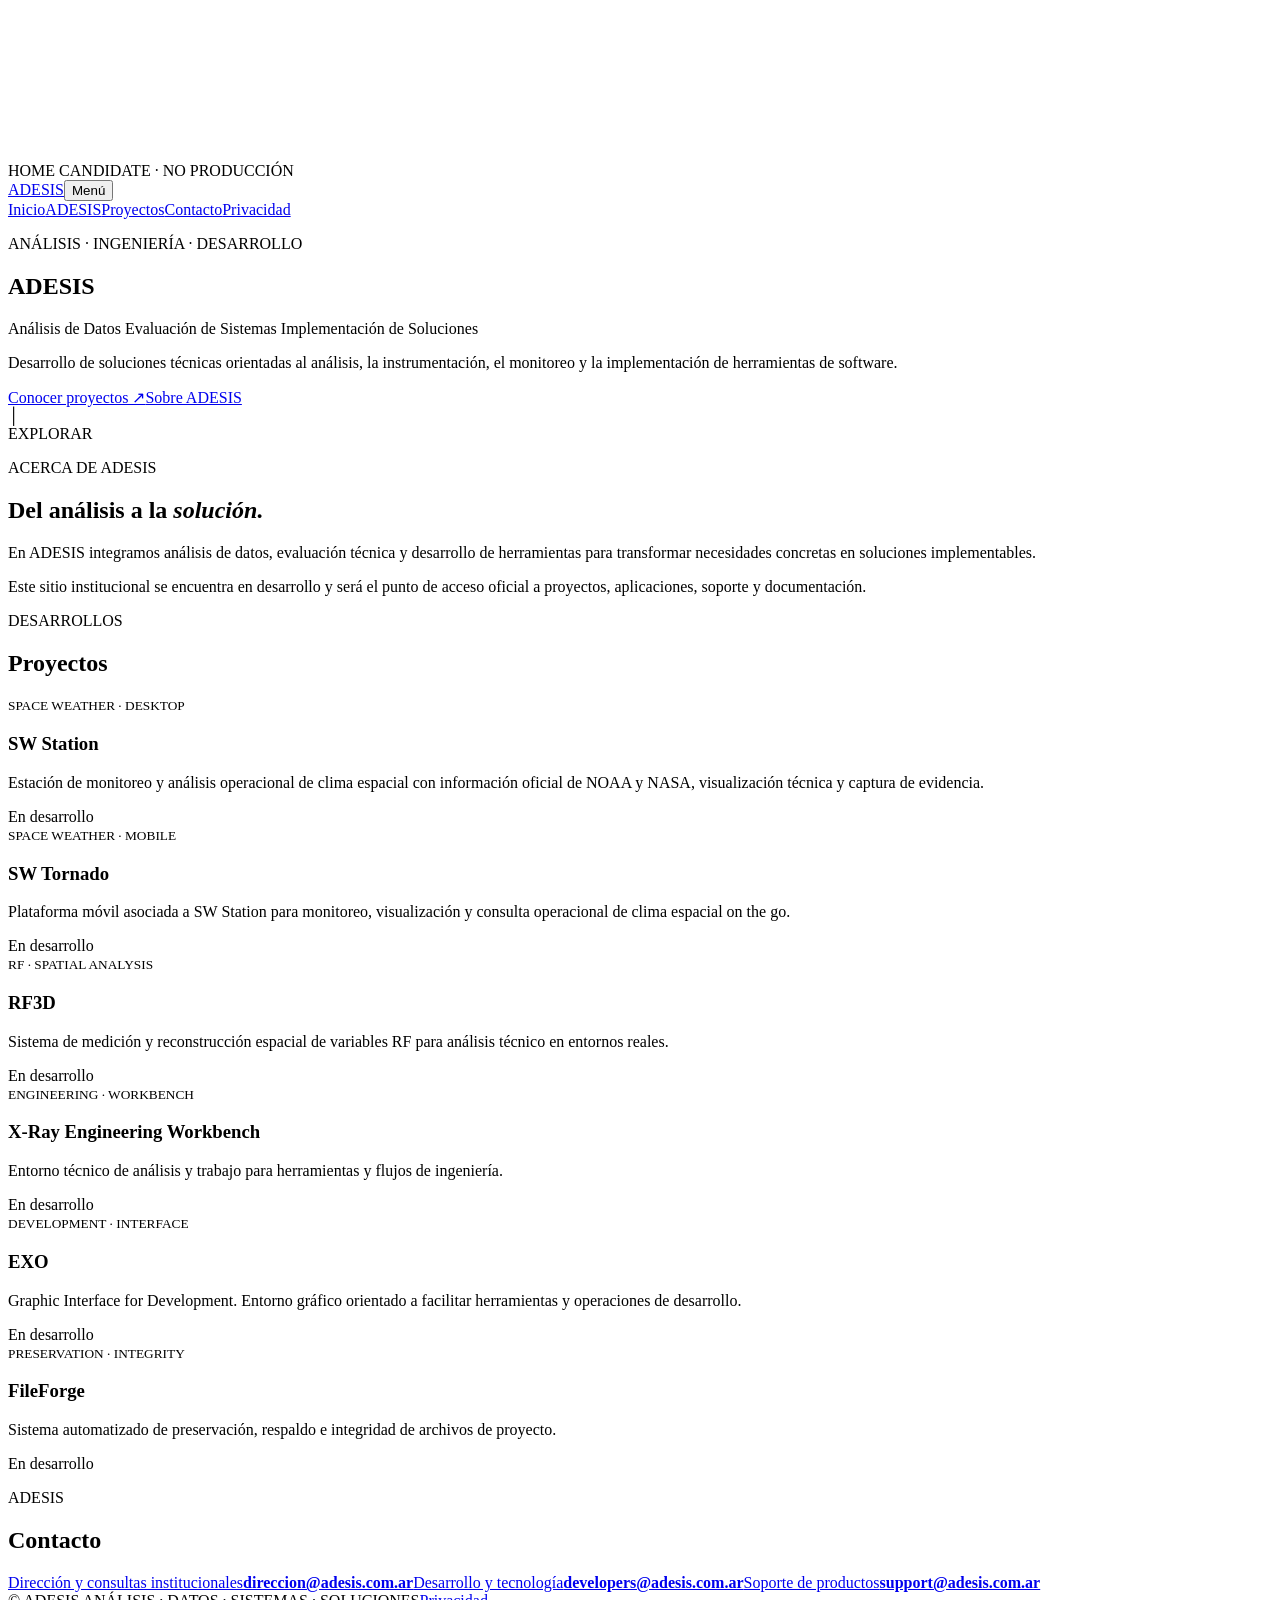
==== candidate/index.html @ 12e825ed "Add ADESIS candidate home shell" ====
<!doctype html><html lang="es"><head><meta charset="utf-8"><meta name="viewport" content="width=device-width,initial-scale=1"><meta name="robots" content="noindex,nofollow"><meta name="theme-color" content="#020711"><title>ADESIS · Home Candidate</title><link rel="stylesheet" href="styles.css"><script src="main.js" defer></script></head><body><canvas id="particles" aria-hidden="true"></canvas><div class="glow"></div><div class="candidate">HOME CANDIDATE · NO PRODUCCIÓN</div><header><div class="wrap nav"><a class="brand" href="#inicio">ADESIS</a><button class="toggle">Menú</button><nav><a href="#inicio">Inicio</a><a href="#estudio">ADESIS</a><a href="#proyectos">Proyectos</a><a href="#contacto">Contacto</a><a href="../privacy.html">Privacidad</a></nav></div></header><main><section id="inicio" class="hero"><div class="wrap hero-copy reveal"><p class="eyebrow">ANÁLISIS · INGENIERÍA · DESARROLLO</p><h1>ADESIS</h1><p class="tagline">Análisis de Datos <i></i> Evaluación de Sistemas <i></i> Implementación de Soluciones</p><p class="lead">Desarrollo de soluciones técnicas orientadas al análisis, la instrumentación, el monitoreo y la implementación de herramientas de software.</p><div class="actions"><a class="btn primary" href="#proyectos">Conocer proyectos ↗</a><a class="btn ghost" href="#estudio">Sobre ADESIS</a></div></div><div class="scroll">│<br>EXPLORAR</div></section><section id="estudio" class="section band"><div class="wrap narrow reveal"><p class="eyebrow">ACERCA DE ADESIS</p><h2>Del análisis a la <em>solución.</em></h2><p class="big">En ADESIS integramos análisis de datos, evaluación técnica y desarrollo de herramientas para transformar necesidades concretas en soluciones implementables.</p><p class="muted">Este sitio institucional se encuentra en desarrollo y será el punto de acceso oficial a proyectos, aplicaciones, soporte y documentación.</p></div></section><section id="proyectos" class="section"><div class="wrap"><p class="eyebrow reveal">DESARROLLOS</p><h2 class="reveal">Proyectos</h2><div class="cards">
<article class="card reveal"><small>SPACE WEATHER · DESKTOP</small><h3>SW Station</h3><p>Estación de monitoreo y análisis operacional de clima espacial con información oficial de NOAA y NASA, visualización técnica y captura de evidencia.</p><span>En desarrollo</span></article>
<article class="card reveal"><small>SPACE WEATHER · MOBILE</small><h3>SW Tornado</h3><p>Plataforma móvil asociada a SW Station para monitoreo, visualización y consulta operacional de clima espacial on the go.</p><span>En desarrollo</span></article>
<article class="card reveal"><small>RF · SPATIAL ANALYSIS</small><h3>RF3D</h3><p>Sistema de medición y reconstrucción espacial de variables RF para análisis técnico en entornos reales.</p><span>En desarrollo</span></article>
<article class="card reveal"><small>ENGINEERING · WORKBENCH</small><h3>X-Ray Engineering Workbench</h3><p>Entorno técnico de análisis y trabajo para herramientas y flujos de ingeniería.</p><span>En desarrollo</span></article>
<article class="card reveal"><small>DEVELOPMENT · INTERFACE</small><h3>EXO</h3><p>Graphic Interface for Development. Entorno gráfico orientado a facilitar herramientas y operaciones de desarrollo.</p><span>En desarrollo</span></article>
<article class="card reveal"><small>PRESERVATION · INTEGRITY</small><h3>FileForge</h3><p>Sistema automatizado de preservación, respaldo e integridad de archivos de proyecto.</p><span>En desarrollo</span></article></div></div></section><section id="contacto" class="section band"><div class="wrap narrow reveal"><p class="eyebrow">ADESIS</p><h2>Contacto</h2><div class="contacts"><a href="mailto:direccion@adesis.com.ar">Dirección y consultas institucionales<strong>direccion@adesis.com.ar</strong></a><a href="mailto:developers@adesis.com.ar">Desarrollo y tecnología<strong>developers@adesis.com.ar</strong></a><a href="mailto:support@adesis.com.ar">Soporte de productos<strong>support@adesis.com.ar</strong></a></div></div></section></main><footer><div class="wrap foot">© <span id="year"></span> ADESIS <span>ANÁLISIS · DATOS · SISTEMAS · SOLUCIONES</span><a href="../privacy.html">Privacidad</a></div></footer></body></html>
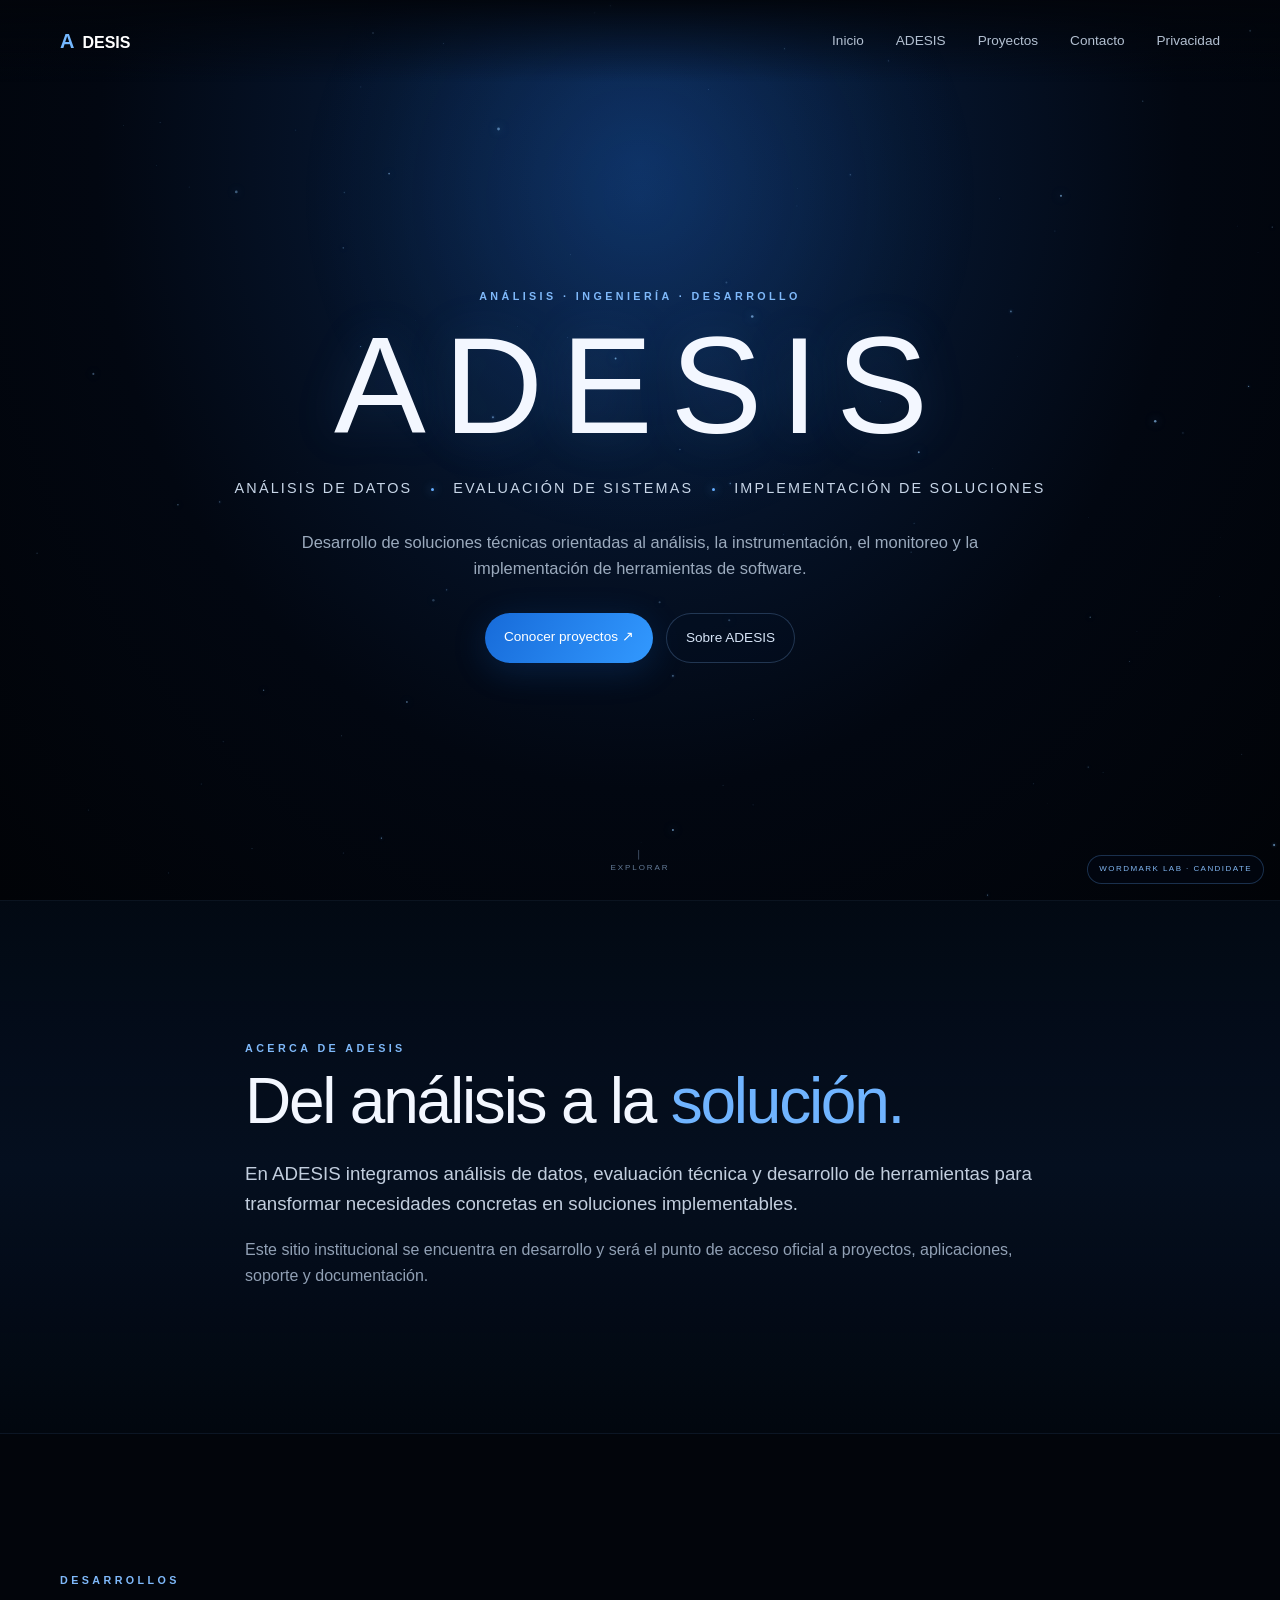
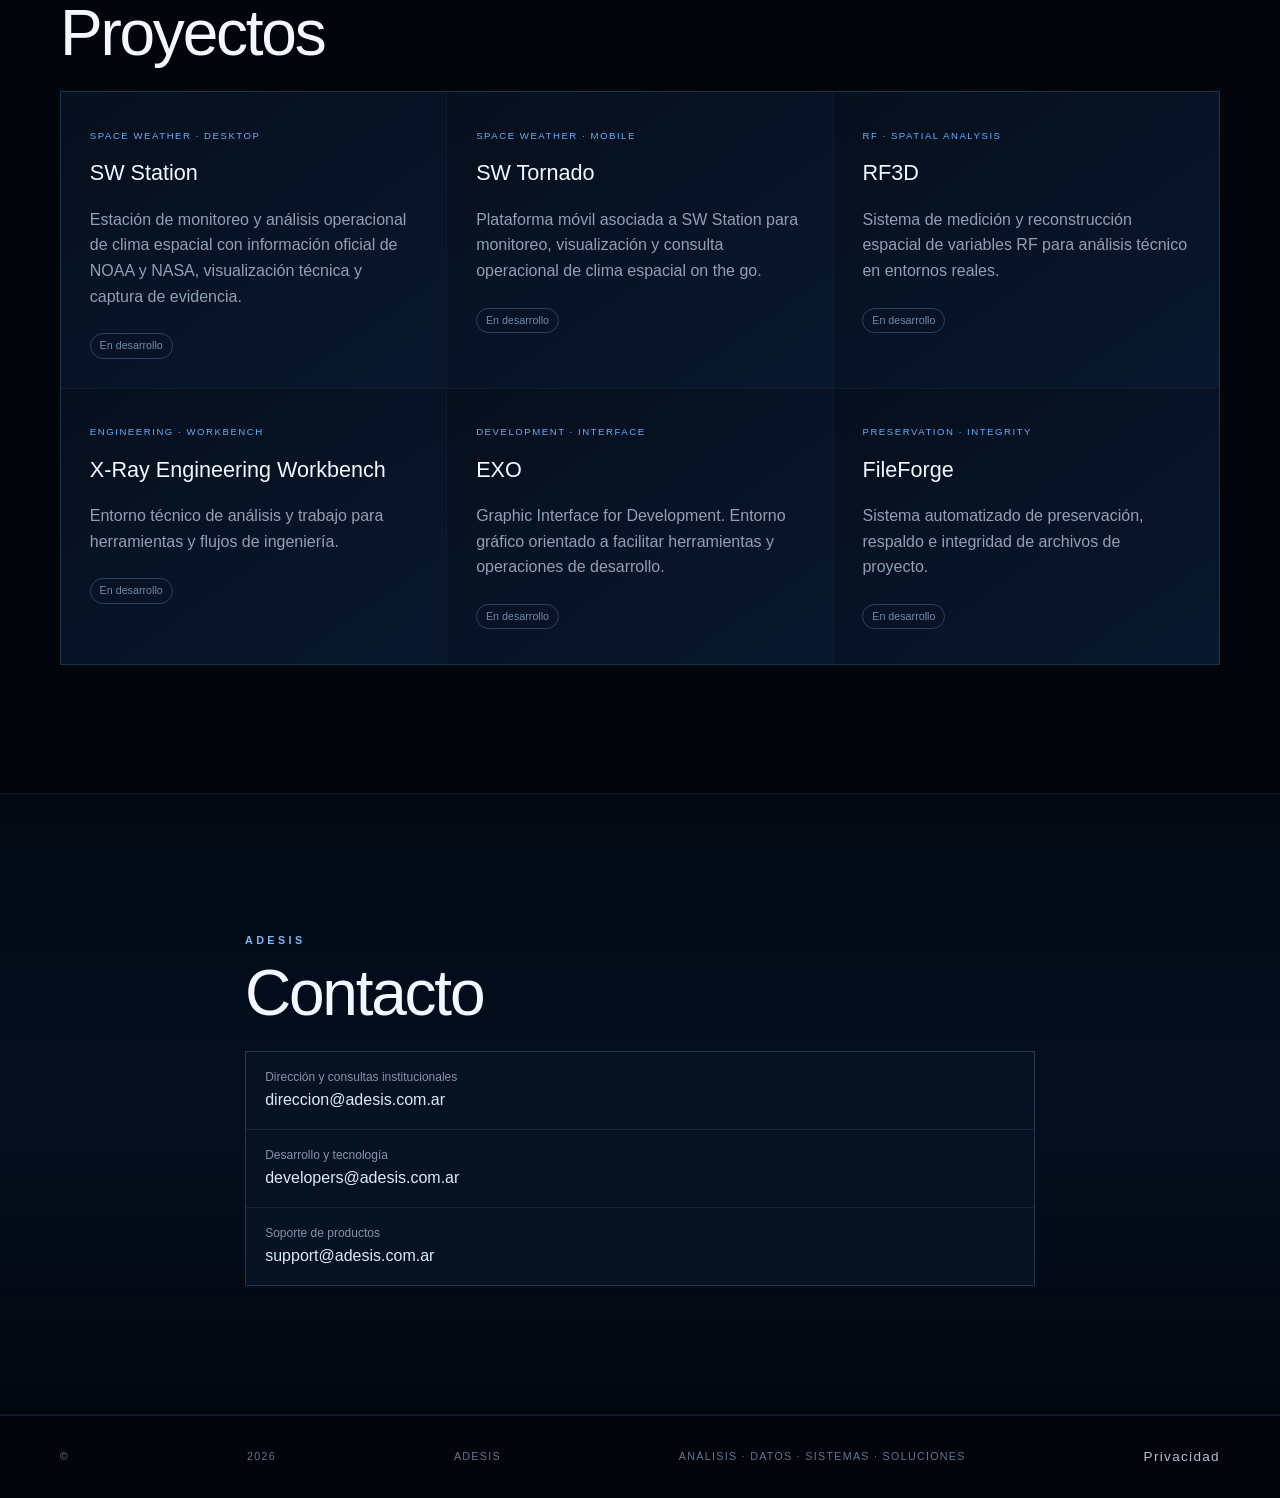
==== commit ae2543db: "Keep identity experiments isolated in candidate" ====
--- a/candidate/index.html
+++ b/candidate/index.html
@@ -1,4 +1,4 @@
-<!doctype html><html lang="es"><head><meta charset="utf-8"><meta name="viewport" content="width=device-width,initial-scale=1"><meta name="robots" content="noindex,nofollow"><meta name="theme-color" content="#020711"><title>ADESIS · Home Candidate</title><link rel="stylesheet" href="styles.css"><script src="main.js" defer></script></head><body><canvas id="particles" aria-hidden="true"></canvas><div class="glow"></div><div class="candidate">HOME CANDIDATE · NO PRODUCCIÓN</div><header><div class="wrap nav"><a class="brand" href="#inicio">ADESIS</a><button class="toggle">Menú</button><nav><a href="#inicio">Inicio</a><a href="#estudio">ADESIS</a><a href="#proyectos">Proyectos</a><a href="#contacto">Contacto</a><a href="../privacy.html">Privacidad</a></nav></div></header><main><section id="inicio" class="hero"><div class="wrap hero-copy reveal"><p class="eyebrow">ANÁLISIS · INGENIERÍA · DESARROLLO</p><h1>ADESIS</h1><p class="tagline">Análisis de Datos <i></i> Evaluación de Sistemas <i></i> Implementación de Soluciones</p><p class="lead">Desarrollo de soluciones técnicas orientadas al análisis, la instrumentación, el monitoreo y la implementación de herramientas de software.</p><div class="actions"><a class="btn primary" href="#proyectos">Conocer proyectos ↗</a><a class="btn ghost" href="#estudio">Sobre ADESIS</a></div></div><div class="scroll">│<br>EXPLORAR</div></section><section id="estudio" class="section band"><div class="wrap narrow reveal"><p class="eyebrow">ACERCA DE ADESIS</p><h2>Del análisis a la <em>solución.</em></h2><p class="big">En ADESIS integramos análisis de datos, evaluación técnica y desarrollo de herramientas para transformar necesidades concretas en soluciones implementables.</p><p class="muted">Este sitio institucional se encuentra en desarrollo y será el punto de acceso oficial a proyectos, aplicaciones, soporte y documentación.</p></div></section><section id="proyectos" class="section"><div class="wrap"><p class="eyebrow reveal">DESARROLLOS</p><h2 class="reveal">Proyectos</h2><div class="cards">
+<!doctype html><html lang="es"><head><meta charset="utf-8"><meta name="viewport" content="width=device-width,initial-scale=1"><meta name="robots" content="noindex,nofollow"><meta name="theme-color" content="#020711"><title>ADESIS · Identity Lab</title><link rel="stylesheet" href="styles.css"><script src="main.js" defer></script></head><body><canvas id="particles" aria-hidden="true"></canvas><div class="glow"></div><div class="candidate">WORDMARK LAB · CANDIDATE</div><header><div class="wrap nav"><a class="brand" href="#inicio">ADESIS</a><button class="toggle">Menú</button><nav><a href="#inicio">Inicio</a><a href="#estudio">ADESIS</a><a href="#proyectos">Proyectos</a><a href="#contacto">Contacto</a><a href="../privacy.html">Privacidad</a></nav></div></header><main><section id="inicio" class="hero"><div class="wrap hero-copy reveal"><p class="eyebrow">ANÁLISIS · INGENIERÍA · DESARROLLO</p><h1>ADESIS</h1><p class="tagline">Análisis de Datos <i></i> Evaluación de Sistemas <i></i> Implementación de Soluciones</p><p class="lead">Desarrollo de soluciones técnicas orientadas al análisis, la instrumentación, el monitoreo y la implementación de herramientas de software.</p><div class="actions"><a class="btn primary" href="#proyectos">Conocer proyectos ↗</a><a class="btn ghost" href="#estudio">Sobre ADESIS</a></div></div><div class="scroll">│<br>EXPLORAR</div></section><section id="estudio" class="section band"><div class="wrap narrow reveal"><p class="eyebrow">ACERCA DE ADESIS</p><h2>Del análisis a la <em>solución.</em></h2><p class="big">En ADESIS integramos análisis de datos, evaluación técnica y desarrollo de herramientas para transformar necesidades concretas en soluciones implementables.</p><p class="muted">Este sitio institucional se encuentra en desarrollo y será el punto de acceso oficial a proyectos, aplicaciones, soporte y documentación.</p></div></section><section id="proyectos" class="section"><div class="wrap"><p class="eyebrow reveal">DESARROLLOS</p><h2 class="reveal">Proyectos</h2><div class="cards">
 <article class="card reveal"><small>SPACE WEATHER · DESKTOP</small><h3>SW Station</h3><p>Estación de monitoreo y análisis operacional de clima espacial con información oficial de NOAA y NASA, visualización técnica y captura de evidencia.</p><span>En desarrollo</span></article>
 <article class="card reveal"><small>SPACE WEATHER · MOBILE</small><h3>SW Tornado</h3><p>Plataforma móvil asociada a SW Station para monitoreo, visualización y consulta operacional de clima espacial on the go.</p><span>En desarrollo</span></article>
 <article class="card reveal"><small>RF · SPATIAL ANALYSIS</small><h3>RF3D</h3><p>Sistema de medición y reconstrucción espacial de variables RF para análisis técnico en entornos reales.</p><span>En desarrollo</span></article>
--- a/candidate/styles.css
+++ b/candidate/styles.css
@@ -0,0 +1 @@
+:root{--bg:#02050b;--text:#f3f7ff;--muted:#91a0b5;--accent:#61adff;--line:#79b7ff22;--max:1160px}*{box-sizing:border-box}html{scroll-behavior:smooth}body{margin:0;background:#02050b;color:var(--text);font-family:"Roboto Flex","Helvetica Neue",Arial,sans-serif;line-height:1.6;overflow-x:hidden}body:before{content:"";position:fixed;inset:0;z-index:-3;background:radial-gradient(ellipse at 50% 18%,#0b2854 0,#06162f 28%,#020711 60%,#010307 100%)}#particles{position:fixed;inset:0;width:100%;height:100%;z-index:-1;pointer-events:none}.glow{position:fixed;z-index:-2;inset:-20%;pointer-events:none;background:radial-gradient(circle at 50% 30%,#2e8cff20,transparent 27%);animation:breathe 11s ease-in-out infinite alternate}.wrap{width:min(calc(100% - 2.5rem),var(--max));margin:auto}.narrow{max-width:790px}.candidate{position:fixed;z-index:50;right:16px;bottom:16px;padding:7px 11px;border:1px solid #60a9ff42;border-radius:999px;background:#020711cc;backdrop-filter:blur(12px);font-size:8px;letter-spacing:.18em;color:#80b5f0}header{position:fixed;z-index:30;inset:0 0 auto;background:linear-gradient(#02050bee,#02050b00)}.nav{height:82px;display:flex;align-items:center;justify-content:space-between}.brand{color:#fff;text-decoration:none;font-weight:650;letter-spacing:.18em}.brand:before{content:"A";color:#74b8ff;margin-right:8px}.brand{font-size:0}.brand:after{content:"DESIS";font-size:1rem}.brand:before{font-size:1.25rem}nav{display:flex;gap:2rem}nav a,footer a{color:#b3c0d1;text-decoration:none;font-size:.85rem;transition:.3s}nav a:hover{color:#fff;text-shadow:0 0 18px #65adff}.toggle{display:none}.hero{min-height:100svh;display:grid;place-items:center;position:relative;padding:90px 0 50px}.hero-copy{text-align:center;max-width:880px}.eyebrow{letter-spacing:.32em;color:#7fb9fa;font-size:.67rem;font-weight:650}h1{font-weight:300;letter-spacing:.13em;font-size:clamp(4rem,11vw,8.6rem);line-height:.9;margin:1.2rem 0 1.8rem;text-shadow:0 0 50px #57a7ff2b}.tagline{letter-spacing:.15em;text-transform:uppercase;font-size:clamp(.65rem,1.4vw,.9rem);color:#c8d6e8}.tagline i:after{content:"";display:inline-block;width:3px;height:3px;border-radius:50%;background:#65adff;margin:0 .8rem;vertical-align:middle;box-shadow:0 0 10px #65adff}.lead{max-width:680px;margin:1.8rem auto;color:#9baabd;font-size:1.03rem}.actions{display:flex;justify-content:center;gap:.8rem;margin-top:2rem}.btn{padding:.8rem 1.2rem;border-radius:999px;text-decoration:none;font-size:.85rem;transition:.35s}.primary{background:linear-gradient(120deg,#176bd9,#3299ff);color:#fff;box-shadow:0 8px 35px #1d7cf22e}.primary:hover{transform:translateY(-2px);box-shadow:0 12px 42px #1d7cf257}.ghost{border:1px solid #81b6f13f;color:#d6e4f6;background:#05112459}.scroll{position:absolute;bottom:25px;left:50%;transform:translateX(-50%);text-align:center;color:#647b97;font-size:8px;letter-spacing:.24em}.section{padding:clamp(5.5rem,10vw,9rem) 0}.band{background:linear-gradient(180deg,#040d1b8f,#07152aab,#0309138f);border-block:1px solid #72a9e714}h2{font-size:clamp(2.2rem,5vw,4.1rem);font-weight:380;letter-spacing:-.035em;line-height:1.05;margin:.6rem 0 1.5rem}h2 em{font-style:normal;color:#70b4ff}.big{font-size:1.17rem;color:#c2cede}.muted,.card p{color:var(--muted)}.cards{display:grid;grid-template-columns:repeat(3,1fr);gap:1px;background:var(--line);border:1px solid var(--line)}.card{position:relative;min-height:275px;padding:1.8rem;background:linear-gradient(145deg,#050e1cf2,#08182fe6);transition:.4s;overflow:hidden}.card:before{content:"";position:absolute;inset:0;background:radial-gradient(circle at 50% 0,#3f99ff1f,transparent 52%);opacity:0;transition:.4s}.card:hover{transform:translateY(-3px);z-index:2;box-shadow:0 18px 60px #0008}.card:hover:before{opacity:1}.card small{color:#67aefb;font-size:.6rem;letter-spacing:.16em}.card h3{font-size:1.35rem;font-weight:480;margin:.6rem 0}.card span{display:inline-block;margin-top:.5rem;padding:.2rem .55rem;border:1px solid #29415e;border-radius:999px;color:#718aa8;font-size:.67rem}.contacts{display:grid;gap:1px;background:var(--line);border:1px solid var(--line)}.contacts a{display:flex;flex-direction:column;padding:1rem 1.2rem;background:#051020e6;color:#8294aa;text-decoration:none;font-size:.75rem;transition:.3s}.contacts a:hover{background:#0b2343cc}.contacts strong{color:#dce9f8;font-size:1rem;font-weight:480}footer{border-top:1px solid var(--line);color:#64758c;font-size:.67rem;letter-spacing:.12em}.foot{min-height:82px;display:flex;justify-content:space-between;align-items:center}.reveal{opacity:0;transform:translateY(18px);transition:opacity .9s ease,transform .9s cubic-bezier(.2,.7,.2,1)}.reveal.visible{opacity:1;transform:none}@keyframes breathe{from{opacity:.6;transform:scale(.96)}to{opacity:1;transform:scale(1.04)}}@media(max-width:760px){.wrap{width:min(calc(100% - 1.5rem),var(--max))}.toggle{display:block;background:#071326aa;color:#d9e8f8;border:1px solid #29415e;border-radius:999px;padding:.45rem .8rem}nav{display:none;position:absolute;top:70px;left:.75rem;right:.75rem;flex-direction:column;padding:1rem;background:#050d1af2;border:1px solid var(--line);backdrop-filter:blur(18px)}nav.open{display:flex}h1{font-size:clamp(3.4rem,18vw,5.5rem);letter-spacing:.07em}.tagline{line-height:2}.actions{flex-direction:column;align-items:center}.cards{grid-template-columns:1fr}.card{min-height:220px}.foot{padding:1.2rem 0;min-height:0;flex-direction:column;align-items:flex-start;gap:.5rem}.candidate{right:9px;bottom:9px;font-size:7px}}@media(prefers-reduced-motion:reduce){html{scroll-behavior:auto}.glow{animation:none}.reveal{opacity:1;transform:none;transition:none}}
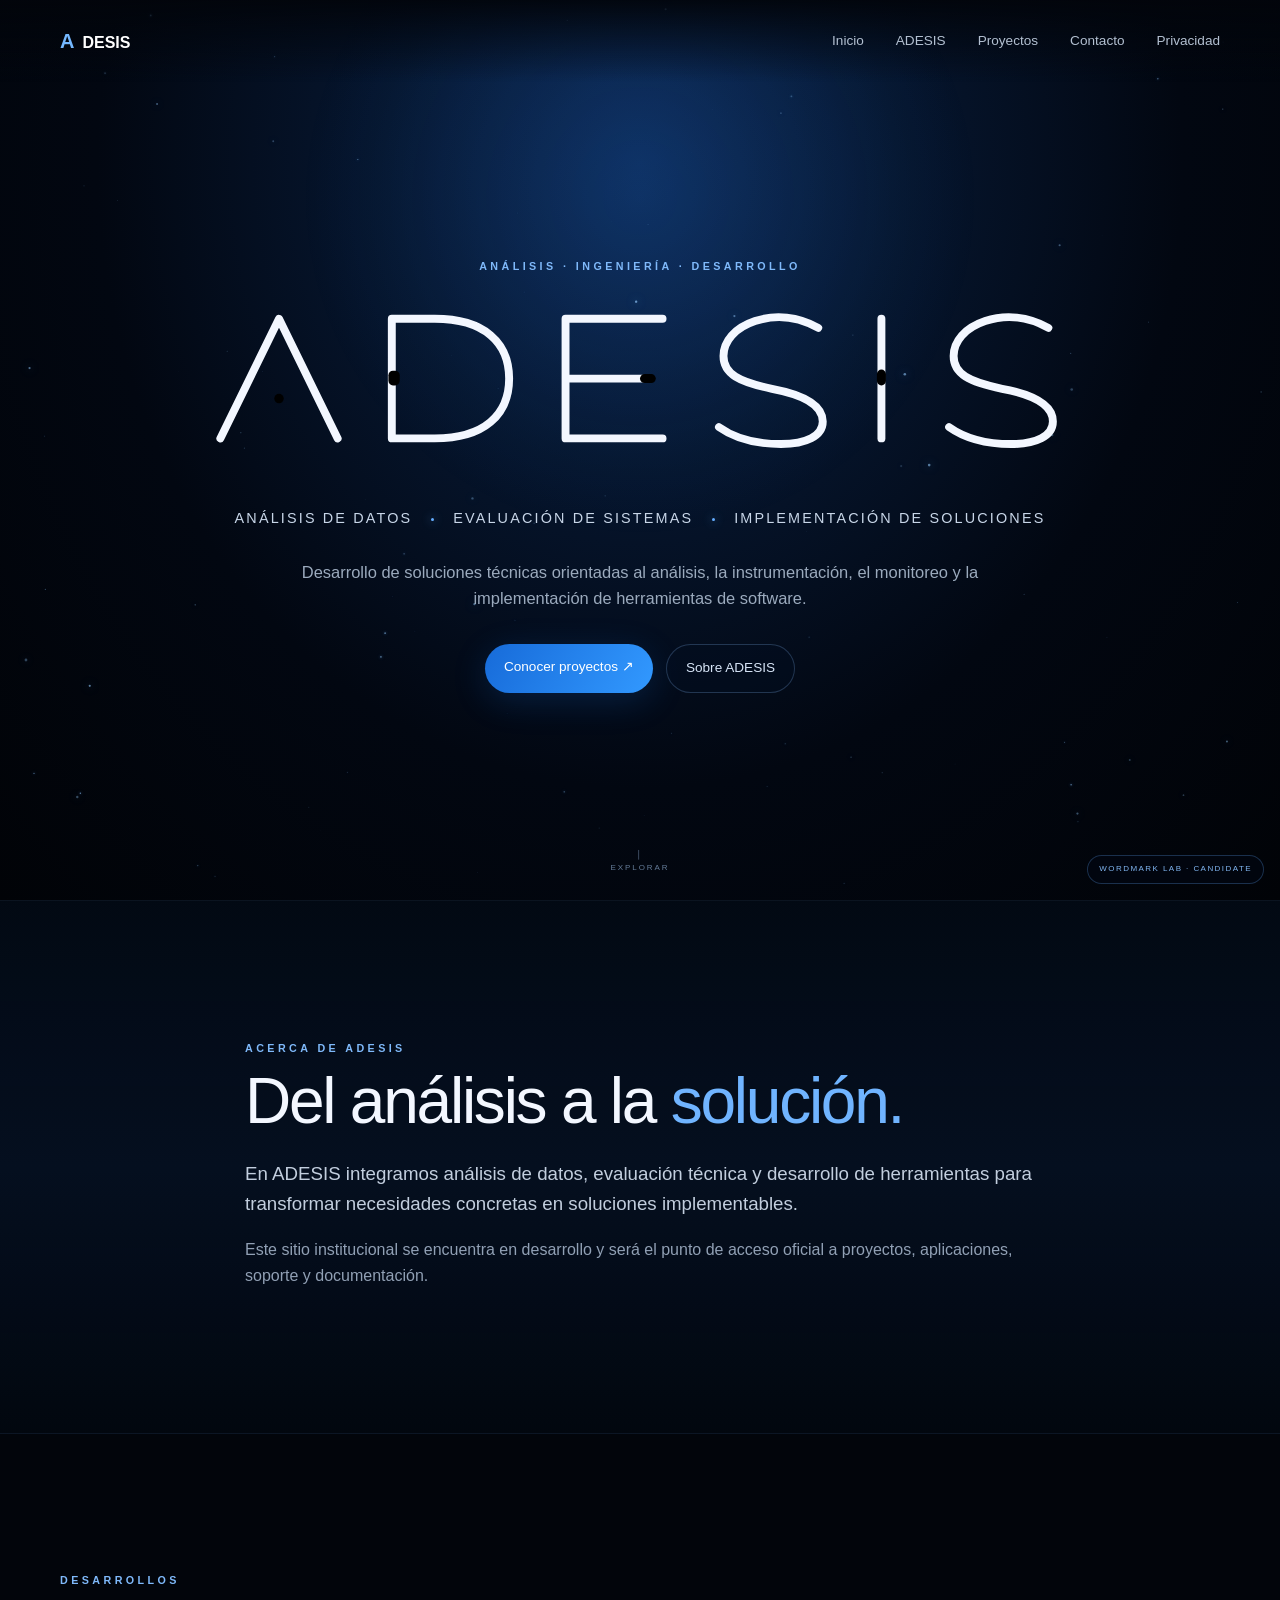
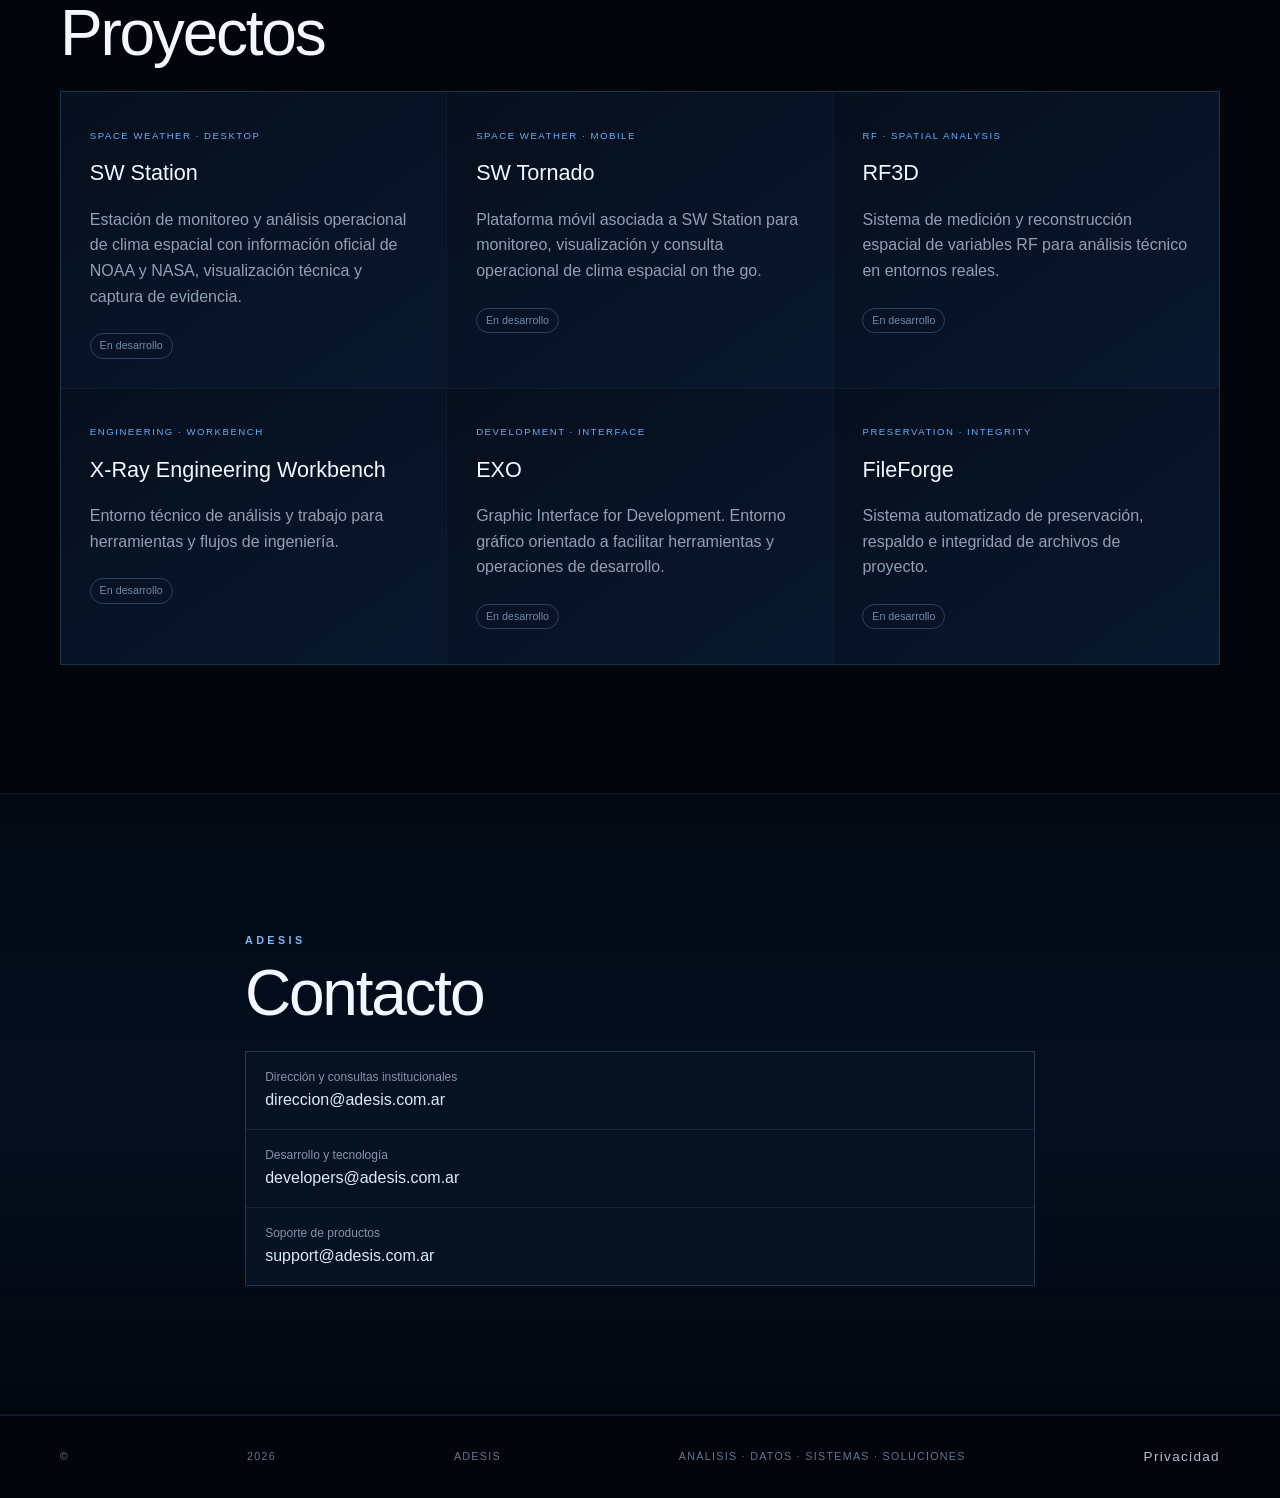
==== commit 893334b7: "Restore wordmark lab with A point at lower-third height" ====
--- a/candidate/index.html
+++ b/candidate/index.html
@@ -1,4 +1,4 @@
-<!doctype html><html lang="es"><head><meta charset="utf-8"><meta name="viewport" content="width=device-width,initial-scale=1"><meta name="robots" content="noindex,nofollow"><meta name="theme-color" content="#020711"><title>ADESIS · Identity Lab</title><link rel="stylesheet" href="styles.css"><script src="main.js" defer></script></head><body><canvas id="particles" aria-hidden="true"></canvas><div class="glow"></div><div class="candidate">WORDMARK LAB · CANDIDATE</div><header><div class="wrap nav"><a class="brand" href="#inicio">ADESIS</a><button class="toggle">Menú</button><nav><a href="#inicio">Inicio</a><a href="#estudio">ADESIS</a><a href="#proyectos">Proyectos</a><a href="#contacto">Contacto</a><a href="../privacy.html">Privacidad</a></nav></div></header><main><section id="inicio" class="hero"><div class="wrap hero-copy reveal"><p class="eyebrow">ANÁLISIS · INGENIERÍA · DESARROLLO</p><h1>ADESIS</h1><p class="tagline">Análisis de Datos <i></i> Evaluación de Sistemas <i></i> Implementación de Soluciones</p><p class="lead">Desarrollo de soluciones técnicas orientadas al análisis, la instrumentación, el monitoreo y la implementación de herramientas de software.</p><div class="actions"><a class="btn primary" href="#proyectos">Conocer proyectos ↗</a><a class="btn ghost" href="#estudio">Sobre ADESIS</a></div></div><div class="scroll">│<br>EXPLORAR</div></section><section id="estudio" class="section band"><div class="wrap narrow reveal"><p class="eyebrow">ACERCA DE ADESIS</p><h2>Del análisis a la <em>solución.</em></h2><p class="big">En ADESIS integramos análisis de datos, evaluación técnica y desarrollo de herramientas para transformar necesidades concretas en soluciones implementables.</p><p class="muted">Este sitio institucional se encuentra en desarrollo y será el punto de acceso oficial a proyectos, aplicaciones, soporte y documentación.</p></div></section><section id="proyectos" class="section"><div class="wrap"><p class="eyebrow reveal">DESARROLLOS</p><h2 class="reveal">Proyectos</h2><div class="cards">
+<!doctype html><html lang="es"><head><meta charset="utf-8"><meta name="viewport" content="width=device-width,initial-scale=1"><meta name="robots" content="noindex,nofollow"><meta name="theme-color" content="#020711"><title>ADESIS · Identity Lab</title><link rel="stylesheet" href="styles.css"><script src="main.js" defer></script></head><body><canvas id="particles" aria-hidden="true"></canvas><div class="glow"></div><div class="candidate">WORDMARK LAB · CANDIDATE</div><header><div class="wrap nav"><a class="brand" href="#inicio">ADESIS</a><button class="toggle">Menú</button><nav><a href="#inicio">Inicio</a><a href="#estudio">ADESIS</a><a href="#proyectos">Proyectos</a><a href="#contacto">Contacto</a><a href="../privacy.html">Privacidad</a></nav></div></header><main><section id="inicio" class="hero"><div class="wrap hero-copy reveal"><p class="eyebrow">ANÁLISIS · INGENIERÍA · DESARROLLO</p><h1 class="hero-wordmark hero-wordmark-v01" aria-label="ADESIS"><svg viewBox="0 0 780 150" role="img" aria-hidden="true"><g class="wm-strokes" fill="none" stroke="currentColor" stroke-width="7" stroke-linecap="round" stroke-linejoin="round"><path d="M18 128 L70 22 L122 128"/><path d="M170 22 L170 128 M170 22 H208 C252 22 274 43 274 75 C274 107 252 128 208 128 H170"/><path d="M324 22 H410 M324 22 V128 M324 75 H395 M324 128 H410"/><path d="M548 30 C530 20 510 18 492 24 C474 30 464 42 464 55 C464 71 478 78 507 84 C539 90 552 100 552 113 C552 126 537 133 515 133 C493 133 474 128 460 118"/><path d="M604 22 V128"/><path d="M752 30 C734 20 714 18 696 24 C678 30 668 42 668 55 C668 71 682 78 711 84 C743 90 756 100 756 113 C756 126 741 133 719 133 C697 133 678 128 664 118"/></g><circle class="wm-dot" cx="70" cy="92.7" r="4.2"/><g class="wm-cuts"><rect x="167" y="68" width="10" height="13" rx="4"/><rect x="390" y="71" width="14" height="8" rx="4"/><rect x="600" y="67" width="8" height="14" rx="4"/></g></svg></h1><p class="tagline">Análisis de Datos <i></i> Evaluación de Sistemas <i></i> Implementación de Soluciones</p><p class="lead">Desarrollo de soluciones técnicas orientadas al análisis, la instrumentación, el monitoreo y la implementación de herramientas de software.</p><div class="actions"><a class="btn primary" href="#proyectos">Conocer proyectos ↗</a><a class="btn ghost" href="#estudio">Sobre ADESIS</a></div></div><div class="scroll">│<br>EXPLORAR</div></section><section id="estudio" class="section band"><div class="wrap narrow reveal"><p class="eyebrow">ACERCA DE ADESIS</p><h2>Del análisis a la <em>solución.</em></h2><p class="big">En ADESIS integramos análisis de datos, evaluación técnica y desarrollo de herramientas para transformar necesidades concretas en soluciones implementables.</p><p class="muted">Este sitio institucional se encuentra en desarrollo y será el punto de acceso oficial a proyectos, aplicaciones, soporte y documentación.</p></div></section><section id="proyectos" class="section"><div class="wrap"><p class="eyebrow reveal">DESARROLLOS</p><h2 class="reveal">Proyectos</h2><div class="cards">
 <article class="card reveal"><small>SPACE WEATHER · DESKTOP</small><h3>SW Station</h3><p>Estación de monitoreo y análisis operacional de clima espacial con información oficial de NOAA y NASA, visualización técnica y captura de evidencia.</p><span>En desarrollo</span></article>
 <article class="card reveal"><small>SPACE WEATHER · MOBILE</small><h3>SW Tornado</h3><p>Plataforma móvil asociada a SW Station para monitoreo, visualización y consulta operacional de clima espacial on the go.</p><span>En desarrollo</span></article>
 <article class="card reveal"><small>RF · SPATIAL ANALYSIS</small><h3>RF3D</h3><p>Sistema de medición y reconstrucción espacial de variables RF para análisis técnico en entornos reales.</p><span>En desarrollo</span></article>
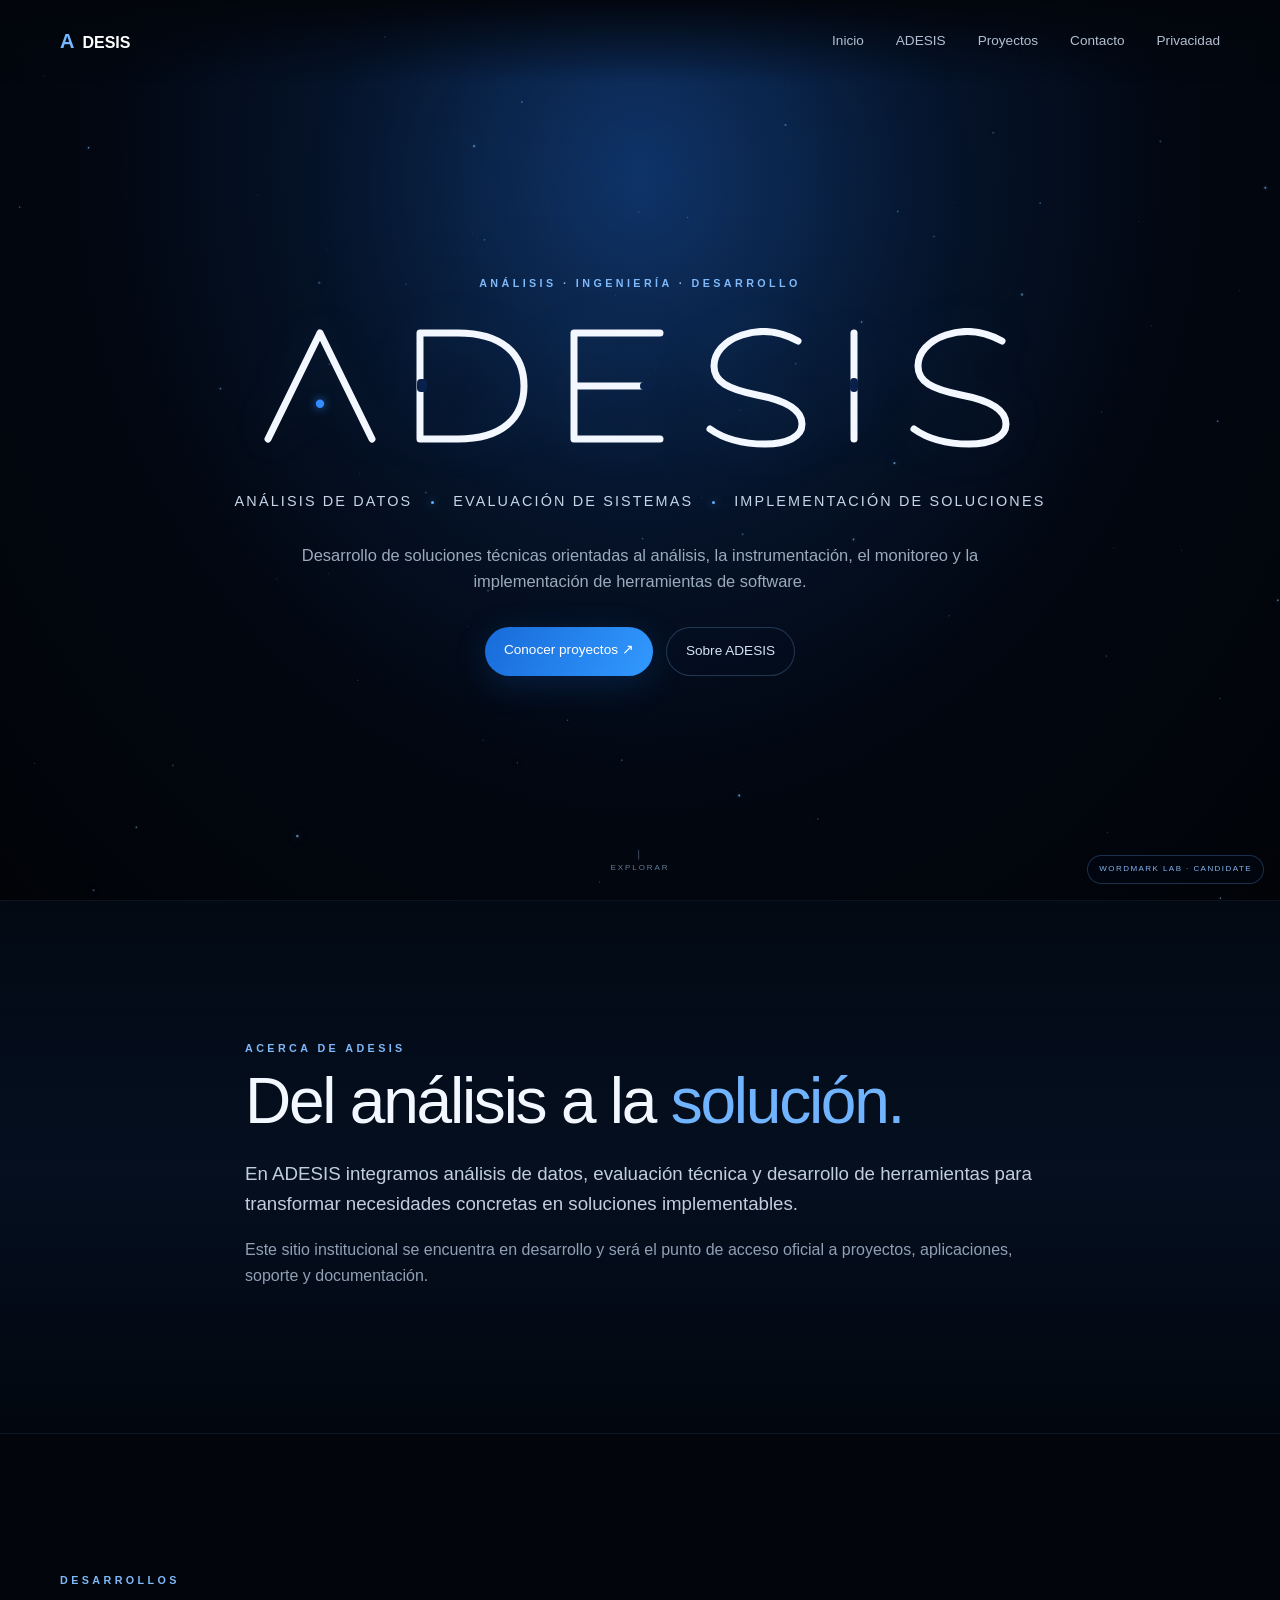
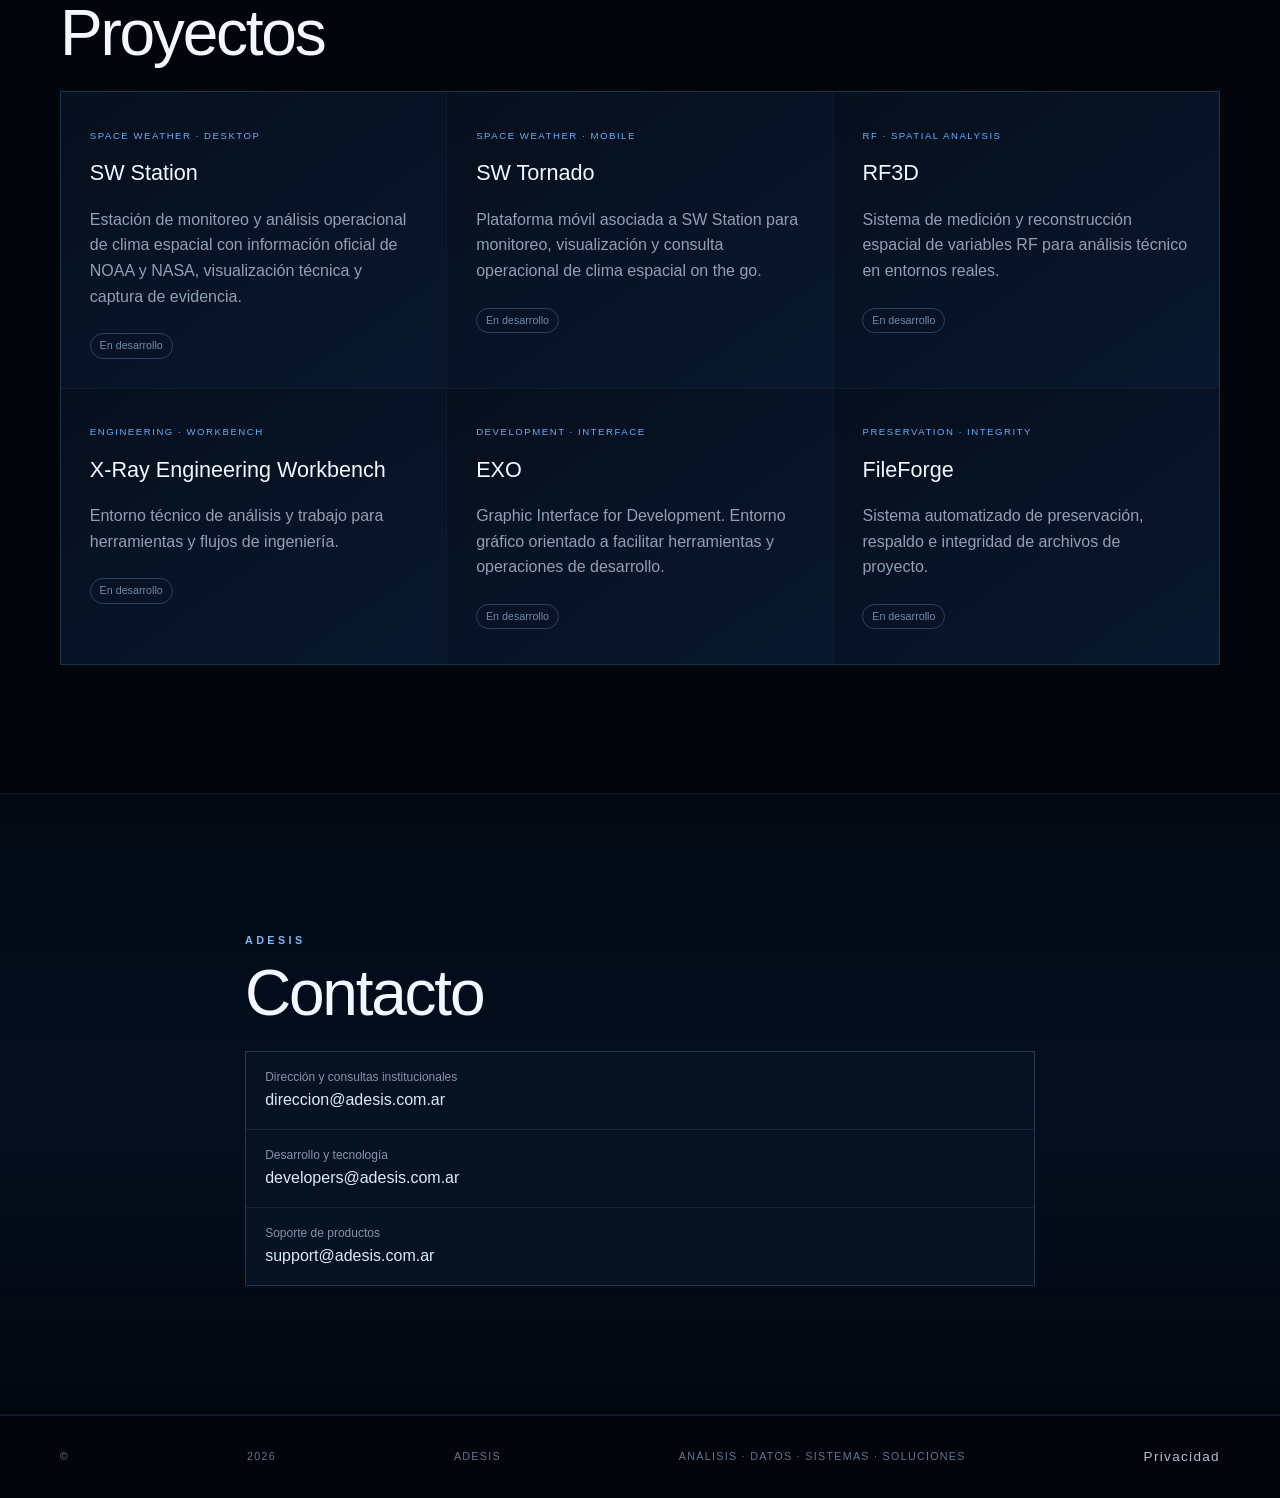
==== commit da4507de: "Identify primary navigation explicitly" ====
--- a/candidate/index.html
+++ b/candidate/index.html
@@ -1,4 +1,4 @@
-<!doctype html><html lang="es"><head><meta charset="utf-8"><meta name="viewport" content="width=device-width,initial-scale=1"><meta name="robots" content="noindex,nofollow"><meta name="theme-color" content="#020711"><title>ADESIS · Identity Lab</title><link rel="stylesheet" href="styles.css"><script src="main.js" defer></script></head><body><canvas id="particles" aria-hidden="true"></canvas><div class="glow"></div><div class="candidate">WORDMARK LAB · CANDIDATE</div><header><div class="wrap nav"><a class="brand" href="#inicio">ADESIS</a><button class="toggle">Menú</button><nav><a href="#inicio">Inicio</a><a href="#estudio">ADESIS</a><a href="#proyectos">Proyectos</a><a href="#contacto">Contacto</a><a href="../privacy.html">Privacidad</a></nav></div></header><main><section id="inicio" class="hero"><div class="wrap hero-copy reveal"><p class="eyebrow">ANÁLISIS · INGENIERÍA · DESARROLLO</p><h1 class="hero-wordmark hero-wordmark-v01" aria-label="ADESIS"><svg viewBox="0 0 780 150" role="img" aria-hidden="true"><g class="wm-strokes" fill="none" stroke="currentColor" stroke-width="7" stroke-linecap="round" stroke-linejoin="round"><path d="M18 128 L70 22 L122 128"/><path d="M170 22 L170 128 M170 22 H208 C252 22 274 43 274 75 C274 107 252 128 208 128 H170"/><path d="M324 22 H410 M324 22 V128 M324 75 H395 M324 128 H410"/><path d="M548 30 C530 20 510 18 492 24 C474 30 464 42 464 55 C464 71 478 78 507 84 C539 90 552 100 552 113 C552 126 537 133 515 133 C493 133 474 128 460 118"/><path d="M604 22 V128"/><path d="M752 30 C734 20 714 18 696 24 C678 30 668 42 668 55 C668 71 682 78 711 84 C743 90 756 100 756 113 C756 126 741 133 719 133 C697 133 678 128 664 118"/></g><circle class="wm-dot" cx="70" cy="92.7" r="4.2"/><g class="wm-cuts"><rect x="167" y="68" width="10" height="13" rx="4"/><rect x="390" y="71" width="14" height="8" rx="4"/><rect x="600" y="67" width="8" height="14" rx="4"/></g></svg></h1><p class="tagline">Análisis de Datos <i></i> Evaluación de Sistemas <i></i> Implementación de Soluciones</p><p class="lead">Desarrollo de soluciones técnicas orientadas al análisis, la instrumentación, el monitoreo y la implementación de herramientas de software.</p><div class="actions"><a class="btn primary" href="#proyectos">Conocer proyectos ↗</a><a class="btn ghost" href="#estudio">Sobre ADESIS</a></div></div><div class="scroll">│<br>EXPLORAR</div></section><section id="estudio" class="section band"><div class="wrap narrow reveal"><p class="eyebrow">ACERCA DE ADESIS</p><h2>Del análisis a la <em>solución.</em></h2><p class="big">En ADESIS integramos análisis de datos, evaluación técnica y desarrollo de herramientas para transformar necesidades concretas en soluciones implementables.</p><p class="muted">Este sitio institucional se encuentra en desarrollo y será el punto de acceso oficial a proyectos, aplicaciones, soporte y documentación.</p></div></section><section id="proyectos" class="section"><div class="wrap"><p class="eyebrow reveal">DESARROLLOS</p><h2 class="reveal">Proyectos</h2><div class="cards">
+<!doctype html><html lang="es"><head><meta charset="utf-8"><meta name="viewport" content="width=device-width,initial-scale=1"><meta name="robots" content="noindex,nofollow"><meta name="theme-color" content="#020711"><title>ADESIS · Identity Lab</title><link rel="stylesheet" href="styles.css"><script src="main.js" defer></script></head><body><canvas id="particles" aria-hidden="true"></canvas><div class="glow"></div><div class="candidate">WORDMARK LAB · CANDIDATE</div><header><div class="wrap nav"><a class="brand" href="#inicio">ADESIS</a><button class="toggle">Menú</button><nav class="primary-nav"><a href="#inicio">Inicio</a><a href="#estudio">ADESIS</a><a href="#proyectos">Proyectos</a><a href="#contacto">Contacto</a><a href="../privacy.html">Privacidad</a></nav></div></header><main><section id="inicio" class="hero"><div class="wrap hero-copy reveal"><p class="eyebrow">ANÁLISIS · INGENIERÍA · DESARROLLO</p><h1 class="hero-wordmark hero-wordmark-v01" aria-label="ADESIS"><svg viewBox="0 0 780 150" role="img" aria-hidden="true"><g class="wm-strokes" fill="none" stroke="currentColor" stroke-width="7" stroke-linecap="round" stroke-linejoin="round"><path d="M18 128 L70 22 L122 128"/><path d="M170 22 L170 128 M170 22 H208 C252 22 274 43 274 75 C274 107 252 128 208 128 H170"/><path d="M324 22 H410 M324 22 V128 M324 75 H395 M324 128 H410"/><path d="M548 30 C530 20 510 18 492 24 C474 30 464 42 464 55 C464 71 478 78 507 84 C539 90 552 100 552 113 C552 126 537 133 515 133 C493 133 474 128 460 118"/><path d="M604 22 V128"/><path d="M752 30 C734 20 714 18 696 24 C678 30 668 42 668 55 C668 71 682 78 711 84 C743 90 756 100 756 113 C756 126 741 133 719 133 C697 133 678 128 664 118"/></g><circle class="wm-dot" cx="70" cy="92.7" r="4.2"/><g class="wm-cuts"><rect x="167" y="68" width="10" height="13" rx="4"/><rect x="390" y="71" width="14" height="8" rx="4"/><rect x="600" y="67" width="8" height="14" rx="4"/></g></svg></h1><p class="tagline">Análisis de Datos <i></i> Evaluación de Sistemas <i></i> Implementación de Soluciones</p><p class="lead">Desarrollo de soluciones técnicas orientadas al análisis, la instrumentación, el monitoreo y la implementación de herramientas de software.</p><div class="actions"><a class="btn primary" href="#proyectos">Conocer proyectos ↗</a><a class="btn ghost" href="#estudio">Sobre ADESIS</a></div></div><div class="scroll">│<br>EXPLORAR</div></section><section id="estudio" class="section band"><div class="wrap narrow reveal"><p class="eyebrow">ACERCA DE ADESIS</p><h2>Del análisis a la <em>solución.</em></h2><p class="big">En ADESIS integramos análisis de datos, evaluación técnica y desarrollo de herramientas para transformar necesidades concretas en soluciones implementables.</p><p class="muted">Este sitio institucional se encuentra en desarrollo y será el punto de acceso oficial a proyectos, aplicaciones, soporte y documentación.</p></div></section><section id="proyectos" class="section"><div class="wrap"><p class="eyebrow reveal">DESARROLLOS</p><h2 class="reveal">Proyectos</h2><div class="cards">
 <article class="card reveal"><small>SPACE WEATHER · DESKTOP</small><h3>SW Station</h3><p>Estación de monitoreo y análisis operacional de clima espacial con información oficial de NOAA y NASA, visualización técnica y captura de evidencia.</p><span>En desarrollo</span></article>
 <article class="card reveal"><small>SPACE WEATHER · MOBILE</small><h3>SW Tornado</h3><p>Plataforma móvil asociada a SW Station para monitoreo, visualización y consulta operacional de clima espacial on the go.</p><span>En desarrollo</span></article>
 <article class="card reveal"><small>RF · SPATIAL ANALYSIS</small><h3>RF3D</h3><p>Sistema de medición y reconstrucción espacial de variables RF para análisis técnico en entornos reales.</p><span>En desarrollo</span></article>
--- a/candidate/styles.css
+++ b/candidate/styles.css
@@ -1 +1 @@
-:root{--bg:#02050b;--text:#f3f7ff;--muted:#91a0b5;--accent:#61adff;--line:#79b7ff22;--max:1160px}*{box-sizing:border-box}html{scroll-behavior:smooth}body{margin:0;background:#02050b;color:var(--text);font-family:"Roboto Flex","Helvetica Neue",Arial,sans-serif;line-height:1.6;overflow-x:hidden}body:before{content:"";position:fixed;inset:0;z-index:-3;background:radial-gradient(ellipse at 50% 18%,#0b2854 0,#06162f 28%,#020711 60%,#010307 100%)}#particles{position:fixed;inset:0;width:100%;height:100%;z-index:-1;pointer-events:none}.glow{position:fixed;z-index:-2;inset:-20%;pointer-events:none;background:radial-gradient(circle at 50% 30%,#2e8cff20,transparent 27%);animation:breathe 11s ease-in-out infinite alternate}.wrap{width:min(calc(100% - 2.5rem),var(--max));margin:auto}.narrow{max-width:790px}.candidate{position:fixed;z-index:50;right:16px;bottom:16px;padding:7px 11px;border:1px solid #60a9ff42;border-radius:999px;background:#020711cc;backdrop-filter:blur(12px);font-size:8px;letter-spacing:.18em;color:#80b5f0}header{position:fixed;z-index:30;inset:0 0 auto;background:linear-gradient(#02050bee,#02050b00)}.nav{height:82px;display:flex;align-items:center;justify-content:space-between}.brand{color:#fff;text-decoration:none;font-weight:650;letter-spacing:.18em}.brand:before{content:"A";color:#74b8ff;margin-right:8px}.brand{font-size:0}.brand:after{content:"DESIS";font-size:1rem}.brand:before{font-size:1.25rem}nav{display:flex;gap:2rem}nav a,footer a{color:#b3c0d1;text-decoration:none;font-size:.85rem;transition:.3s}nav a:hover{color:#fff;text-shadow:0 0 18px #65adff}.toggle{display:none}.hero{min-height:100svh;display:grid;place-items:center;position:relative;padding:90px 0 50px}.hero-copy{text-align:center;max-width:880px}.eyebrow{letter-spacing:.32em;color:#7fb9fa;font-size:.67rem;font-weight:650}h1{font-weight:300;letter-spacing:.13em;font-size:clamp(4rem,11vw,8.6rem);line-height:.9;margin:1.2rem 0 1.8rem;text-shadow:0 0 50px #57a7ff2b}.tagline{letter-spacing:.15em;text-transform:uppercase;font-size:clamp(.65rem,1.4vw,.9rem);color:#c8d6e8}.tagline i:after{content:"";display:inline-block;width:3px;height:3px;border-radius:50%;background:#65adff;margin:0 .8rem;vertical-align:middle;box-shadow:0 0 10px #65adff}.lead{max-width:680px;margin:1.8rem auto;color:#9baabd;font-size:1.03rem}.actions{display:flex;justify-content:center;gap:.8rem;margin-top:2rem}.btn{padding:.8rem 1.2rem;border-radius:999px;text-decoration:none;font-size:.85rem;transition:.35s}.primary{background:linear-gradient(120deg,#176bd9,#3299ff);color:#fff;box-shadow:0 8px 35px #1d7cf22e}.primary:hover{transform:translateY(-2px);box-shadow:0 12px 42px #1d7cf257}.ghost{border:1px solid #81b6f13f;color:#d6e4f6;background:#05112459}.scroll{position:absolute;bottom:25px;left:50%;transform:translateX(-50%);text-align:center;color:#647b97;font-size:8px;letter-spacing:.24em}.section{padding:clamp(5.5rem,10vw,9rem) 0}.band{background:linear-gradient(180deg,#040d1b8f,#07152aab,#0309138f);border-block:1px solid #72a9e714}h2{font-size:clamp(2.2rem,5vw,4.1rem);font-weight:380;letter-spacing:-.035em;line-height:1.05;margin:.6rem 0 1.5rem}h2 em{font-style:normal;color:#70b4ff}.big{font-size:1.17rem;color:#c2cede}.muted,.card p{color:var(--muted)}.cards{display:grid;grid-template-columns:repeat(3,1fr);gap:1px;background:var(--line);border:1px solid var(--line)}.card{position:relative;min-height:275px;padding:1.8rem;background:linear-gradient(145deg,#050e1cf2,#08182fe6);transition:.4s;overflow:hidden}.card:before{content:"";position:absolute;inset:0;background:radial-gradient(circle at 50% 0,#3f99ff1f,transparent 52%);opacity:0;transition:.4s}.card:hover{transform:translateY(-3px);z-index:2;box-shadow:0 18px 60px #0008}.card:hover:before{opacity:1}.card small{color:#67aefb;font-size:.6rem;letter-spacing:.16em}.card h3{font-size:1.35rem;font-weight:480;margin:.6rem 0}.card span{display:inline-block;margin-top:.5rem;padding:.2rem .55rem;border:1px solid #29415e;border-radius:999px;color:#718aa8;font-size:.67rem}.contacts{display:grid;gap:1px;background:var(--line);border:1px solid var(--line)}.contacts a{display:flex;flex-direction:column;padding:1rem 1.2rem;background:#051020e6;color:#8294aa;text-decoration:none;font-size:.75rem;transition:.3s}.contacts a:hover{background:#0b2343cc}.contacts strong{color:#dce9f8;font-size:1rem;font-weight:480}footer{border-top:1px solid var(--line);color:#64758c;font-size:.67rem;letter-spacing:.12em}.foot{min-height:82px;display:flex;justify-content:space-between;align-items:center}.reveal{opacity:0;transform:translateY(18px);transition:opacity .9s ease,transform .9s cubic-bezier(.2,.7,.2,1)}.reveal.visible{opacity:1;transform:none}@keyframes breathe{from{opacity:.6;transform:scale(.96)}to{opacity:1;transform:scale(1.04)}}@media(max-width:760px){.wrap{width:min(calc(100% - 1.5rem),var(--max))}.toggle{display:block;background:#071326aa;color:#d9e8f8;border:1px solid #29415e;border-radius:999px;padding:.45rem .8rem}nav{display:none;position:absolute;top:70px;left:.75rem;right:.75rem;flex-direction:column;padding:1rem;background:#050d1af2;border:1px solid var(--line);backdrop-filter:blur(18px)}nav.open{display:flex}h1{font-size:clamp(3.4rem,18vw,5.5rem);letter-spacing:.07em}.tagline{line-height:2}.actions{flex-direction:column;align-items:center}.cards{grid-template-columns:1fr}.card{min-height:220px}.foot{padding:1.2rem 0;min-height:0;flex-direction:column;align-items:flex-start;gap:.5rem}.candidate{right:9px;bottom:9px;font-size:7px}}@media(prefers-reduced-motion:reduce){html{scroll-behavior:auto}.glow{animation:none}.reveal{opacity:1;transform:none;transition:none}}+:root{--bg:#02050b;--text:#f3f7ff;--muted:#91a0b5;--accent:#61adff;--line:#79b7ff22;--max:1160px}*{box-sizing:border-box}html{scroll-behavior:smooth}body{margin:0;background:#02050b;color:var(--text);font-family:"Roboto Flex","Helvetica Neue",Arial,sans-serif;line-height:1.6;overflow-x:hidden}body:before{content:"";position:fixed;inset:0;z-index:-3;background:radial-gradient(ellipse at 50% 18%,#0b2854 0,#06162f 28%,#020711 60%,#010307 100%)}#particles{position:fixed;inset:0;width:100%;height:100%;z-index:-1;pointer-events:none}.glow{position:fixed;z-index:-2;inset:-20%;pointer-events:none;background:radial-gradient(circle at 50% 30%,#2e8cff20,transparent 27%);animation:breathe 11s ease-in-out infinite alternate}.wrap{width:min(calc(100% - 2.5rem),var(--max));margin:auto}.narrow{max-width:790px}.candidate{position:fixed;z-index:50;right:16px;bottom:16px;padding:7px 11px;border:1px solid #60a9ff42;border-radius:999px;background:#020711cc;backdrop-filter:blur(12px);font-size:8px;letter-spacing:.18em;color:#80b5f0}header{position:fixed;z-index:30;inset:0 0 auto;background:linear-gradient(#02050bee,#02050b00)}.nav{height:82px;display:flex;align-items:center;justify-content:space-between}.brand{color:#fff;text-decoration:none;font-weight:650;letter-spacing:.18em}.brand:before{content:"A";color:#74b8ff;margin-right:8px}.brand{font-size:0}.brand:after{content:"DESIS";font-size:1rem}.brand:before{font-size:1.25rem}nav{display:flex;gap:2rem}nav a,footer a{color:#b3c0d1;text-decoration:none;font-size:.85rem;transition:.3s}nav a:hover{color:#fff;text-shadow:0 0 18px #65adff}.toggle{display:none}.hero{min-height:100svh;display:grid;place-items:center;position:relative;padding:90px 0 50px}.hero-copy{text-align:center;max-width:880px}.eyebrow{letter-spacing:.32em;color:#7fb9fa;font-size:.67rem;font-weight:650}h1{font-weight:300;letter-spacing:.13em;font-size:clamp(4rem,11vw,8.6rem);line-height:.9;margin:1.2rem 0 1.8rem;text-shadow:0 0 50px #57a7ff2b}.tagline{letter-spacing:.15em;text-transform:uppercase;font-size:clamp(.65rem,1.4vw,.9rem);color:#c8d6e8}.tagline i:after{content:"";display:inline-block;width:3px;height:3px;border-radius:50%;background:#65adff;margin:0 .8rem;vertical-align:middle;box-shadow:0 0 10px #65adff}.lead{max-width:680px;margin:1.8rem auto;color:#9baabd;font-size:1.03rem}.actions{display:flex;justify-content:center;gap:.8rem;margin-top:2rem}.btn{padding:.8rem 1.2rem;border-radius:999px;text-decoration:none;font-size:.85rem;transition:.35s}.primary{background:linear-gradient(120deg,#176bd9,#3299ff);color:#fff;box-shadow:0 8px 35px #1d7cf22e}.primary:hover{transform:translateY(-2px);box-shadow:0 12px 42px #1d7cf257}.ghost{border:1px solid #81b6f13f;color:#d6e4f6;background:#05112459}.scroll{position:absolute;bottom:25px;left:50%;transform:translateX(-50%);text-align:center;color:#647b97;font-size:8px;letter-spacing:.24em}.section{padding:clamp(5.5rem,10vw,9rem) 0}.band{background:linear-gradient(180deg,#040d1b8f,#07152aab,#0309138f);border-block:1px solid #72a9e714}h2{font-size:clamp(2.2rem,5vw,4.1rem);font-weight:380;letter-spacing:-.035em;line-height:1.05;margin:.6rem 0 1.5rem}h2 em{font-style:normal;color:#70b4ff}.big{font-size:1.17rem;color:#c2cede}.muted,.card p{color:var(--muted)}.cards{display:grid;grid-template-columns:repeat(3,1fr);gap:1px;background:var(--line);border:1px solid var(--line)}.card{position:relative;min-height:275px;padding:1.8rem;background:linear-gradient(145deg,#050e1cf2,#08182fe6);transition:.4s;overflow:hidden}.card:before{content:"";position:absolute;inset:0;background:radial-gradient(circle at 50% 0,#3f99ff1f,transparent 52%);opacity:0;transition:.4s}.card:hover{transform:translateY(-3px);z-index:2;box-shadow:0 18px 60px #0008}.card:hover:before{opacity:1}.card small{color:#67aefb;font-size:.6rem;letter-spacing:.16em}.card h3{font-size:1.35rem;font-weight:480;margin:.6rem 0}.card span{display:inline-block;margin-top:.5rem;padding:.2rem .55rem;border:1px solid #29415e;border-radius:999px;color:#718aa8;font-size:.67rem}.contacts{display:grid;gap:1px;background:var(--line);border:1px solid var(--line)}.contacts a{display:flex;flex-direction:column;padding:1rem 1.2rem;background:#051020e6;color:#8294aa;text-decoration:none;font-size:.75rem;transition:.3s}.contacts a:hover{background:#0b2343cc}.contacts strong{color:#dce9f8;font-size:1rem;font-weight:480}footer{border-top:1px solid var(--line);color:#64758c;font-size:.67rem;letter-spacing:.12em}.foot{min-height:82px;display:flex;justify-content:space-between;align-items:center}.reveal{opacity:0;transform:translateY(18px);transition:opacity .9s ease,transform .9s cubic-bezier(.2,.7,.2,1)}.reveal.visible{opacity:1;transform:none}@keyframes breathe{from{opacity:.6;transform:scale(.96)}to{opacity:1;transform:scale(1.04)}}@media(max-width:760px){.wrap{width:min(calc(100% - 1.5rem),var(--max))}.toggle{display:block;background:#071326aa;color:#d9e8f8;border:1px solid #29415e;border-radius:999px;padding:.45rem .8rem}nav{display:none;position:absolute;top:70px;left:.75rem;right:.75rem;flex-direction:column;padding:1rem;background:#050d1af2;border:1px solid var(--line);backdrop-filter:blur(18px)}nav.open{display:flex}h1{font-size:clamp(3.4rem,18vw,5.5rem);letter-spacing:.07em}.tagline{line-height:2}.actions{flex-direction:column;align-items:center}.cards{grid-template-columns:1fr}.card{min-height:220px}.foot{padding:1.2rem 0;min-height:0;flex-direction:column;align-items:flex-start;gap:.5rem}.candidate{right:9px;bottom:9px;font-size:7px}}@media(prefers-reduced-motion:reduce){html{scroll-behavior:auto}.glow{animation:none}.reveal{opacity:1;transform:none;transition:none}}.hero-wordmark-v01{display:block;width:min(92vw,780px);margin:1.2rem auto 1.8rem;line-height:1;color:#f3f7ff;text-shadow:none}.hero-wordmark-v01 svg{display:block;width:100%;height:auto;overflow:visible;filter:drop-shadow(0 0 20px rgba(87,167,255,.10))}.hero-wordmark-v01 .wm-dot{fill:#348cff;filter:drop-shadow(0 0 5px rgba(52,140,255,.75))}.hero-wordmark-v01 .wm-cuts{fill:#08204a}@media(max-width:760px){.hero-wordmark-v01{width:min(91vw,650px);margin:1.4rem auto 1.8rem}.hero-wordmark-v01 .wm-strokes{stroke-width:7.4}}
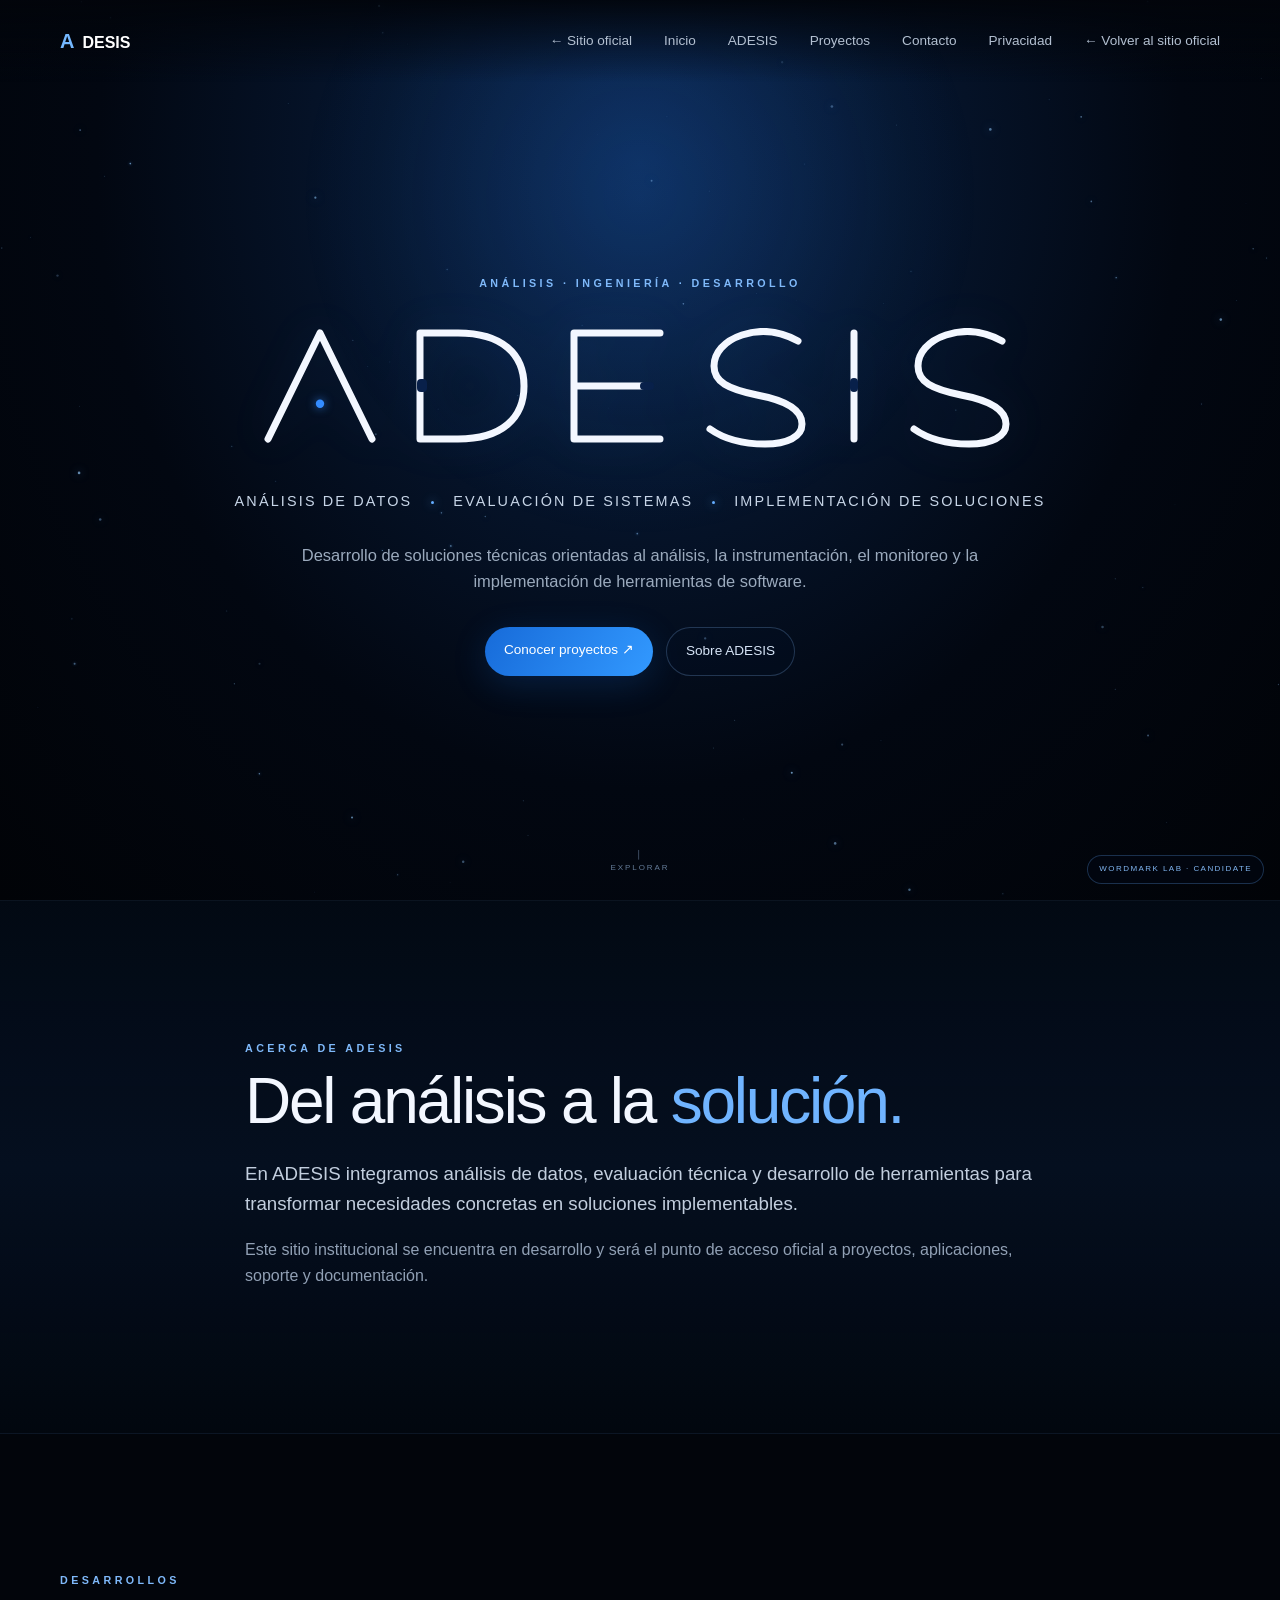
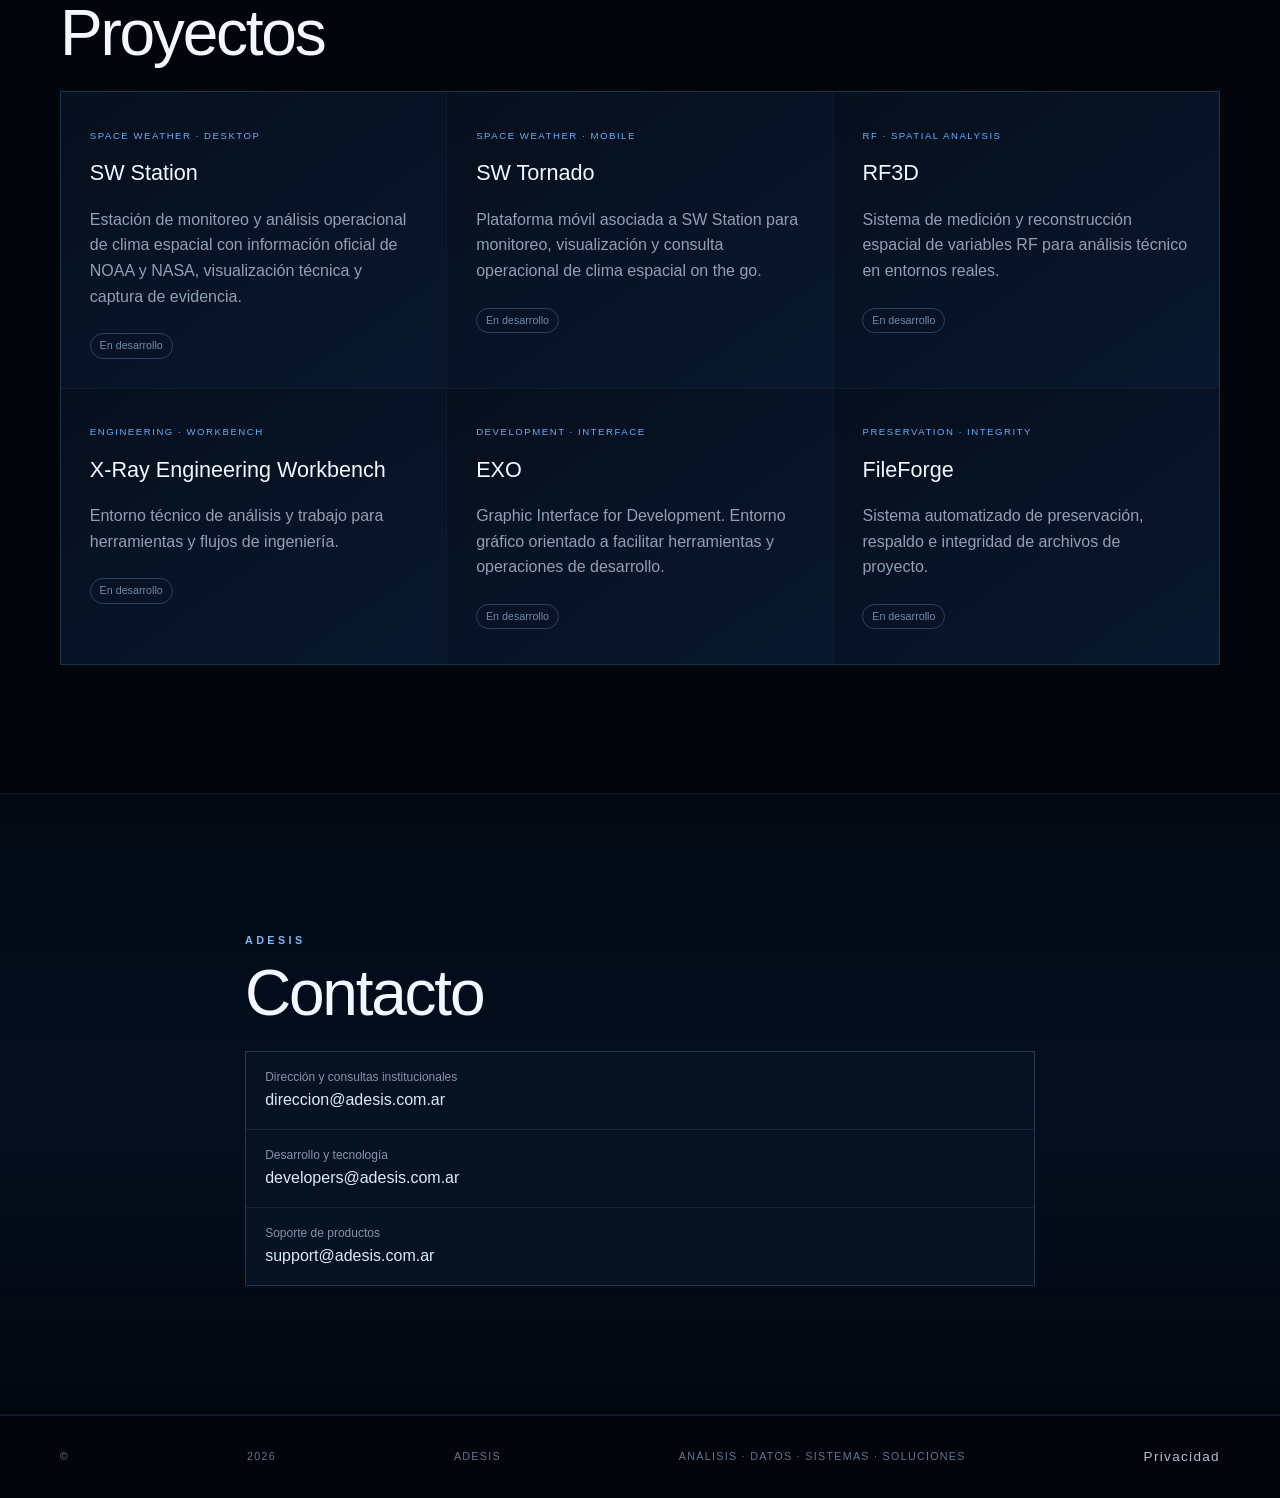
==== commit 166d06a5: "Add explicit exits from Candidate to official site" ====
--- a/candidate/index.html
+++ b/candidate/index.html
@@ -1,4 +1,4 @@
-<!doctype html><html lang="es"><head><meta charset="utf-8"><meta name="viewport" content="width=device-width,initial-scale=1"><meta name="robots" content="noindex,nofollow"><meta name="theme-color" content="#020711"><title>ADESIS · Identity Lab</title><link rel="stylesheet" href="styles.css"><script src="main.js" defer></script></head><body><canvas id="particles" aria-hidden="true"></canvas><div class="glow"></div><div class="candidate">WORDMARK LAB · CANDIDATE</div><header><div class="wrap nav"><a class="brand" href="#inicio">ADESIS</a><button class="toggle">Menú</button><nav class="primary-nav"><a href="#inicio">Inicio</a><a href="#estudio">ADESIS</a><a href="#proyectos">Proyectos</a><a href="#contacto">Contacto</a><a href="../privacy.html">Privacidad</a></nav></div></header><main><section id="inicio" class="hero"><div class="wrap hero-copy reveal"><p class="eyebrow">ANÁLISIS · INGENIERÍA · DESARROLLO</p><h1 class="hero-wordmark hero-wordmark-v01" aria-label="ADESIS"><svg viewBox="0 0 780 150" role="img" aria-hidden="true"><g class="wm-strokes" fill="none" stroke="currentColor" stroke-width="7" stroke-linecap="round" stroke-linejoin="round"><path d="M18 128 L70 22 L122 128"/><path d="M170 22 L170 128 M170 22 H208 C252 22 274 43 274 75 C274 107 252 128 208 128 H170"/><path d="M324 22 H410 M324 22 V128 M324 75 H395 M324 128 H410"/><path d="M548 30 C530 20 510 18 492 24 C474 30 464 42 464 55 C464 71 478 78 507 84 C539 90 552 100 552 113 C552 126 537 133 515 133 C493 133 474 128 460 118"/><path d="M604 22 V128"/><path d="M752 30 C734 20 714 18 696 24 C678 30 668 42 668 55 C668 71 682 78 711 84 C743 90 756 100 756 113 C756 126 741 133 719 133 C697 133 678 128 664 118"/></g><circle class="wm-dot" cx="70" cy="92.7" r="4.2"/><g class="wm-cuts"><rect x="167" y="68" width="10" height="13" rx="4"/><rect x="390" y="71" width="14" height="8" rx="4"/><rect x="600" y="67" width="8" height="14" rx="4"/></g></svg></h1><p class="tagline">Análisis de Datos <i></i> Evaluación de Sistemas <i></i> Implementación de Soluciones</p><p class="lead">Desarrollo de soluciones técnicas orientadas al análisis, la instrumentación, el monitoreo y la implementación de herramientas de software.</p><div class="actions"><a class="btn primary" href="#proyectos">Conocer proyectos ↗</a><a class="btn ghost" href="#estudio">Sobre ADESIS</a></div></div><div class="scroll">│<br>EXPLORAR</div></section><section id="estudio" class="section band"><div class="wrap narrow reveal"><p class="eyebrow">ACERCA DE ADESIS</p><h2>Del análisis a la <em>solución.</em></h2><p class="big">En ADESIS integramos análisis de datos, evaluación técnica y desarrollo de herramientas para transformar necesidades concretas en soluciones implementables.</p><p class="muted">Este sitio institucional se encuentra en desarrollo y será el punto de acceso oficial a proyectos, aplicaciones, soporte y documentación.</p></div></section><section id="proyectos" class="section"><div class="wrap"><p class="eyebrow reveal">DESARROLLOS</p><h2 class="reveal">Proyectos</h2><div class="cards">
+<!doctype html><html lang="es"><head><meta charset="utf-8"><meta name="viewport" content="width=device-width,initial-scale=1"><meta name="robots" content="noindex,nofollow"><meta name="theme-color" content="#020711"><title>ADESIS · Identity Lab</title><link rel="stylesheet" href="styles.css"><script src="main.js" defer></script></head><body><canvas id="particles" aria-hidden="true"></canvas><div class="glow"></div><div class="candidate">WORDMARK LAB · CANDIDATE</div><header><div class="wrap nav"><a class="brand" href="../" title="Volver al sitio oficial">ADESIS</a><button class="toggle">Menú</button><nav class="primary-nav"><a href="../">← Sitio oficial</a><a href="#inicio">Inicio</a><a href="#estudio">ADESIS</a><a href="#proyectos">Proyectos</a><a href="#contacto">Contacto</a><a href="../privacy.html">Privacidad</a><a class="candidate-exit" href="../">← Volver al sitio oficial</a></nav></div></header><main><section id="inicio" class="hero"><div class="wrap hero-copy reveal"><p class="eyebrow">ANÁLISIS · INGENIERÍA · DESARROLLO</p><h1 class="hero-wordmark hero-wordmark-v01" aria-label="ADESIS"><svg viewBox="0 0 780 150" role="img" aria-hidden="true"><g class="wm-strokes" fill="none" stroke="currentColor" stroke-width="7" stroke-linecap="round" stroke-linejoin="round"><path d="M18 128 L70 22 L122 128"/><path d="M170 22 L170 128 M170 22 H208 C252 22 274 43 274 75 C274 107 252 128 208 128 H170"/><path d="M324 22 H410 M324 22 V128 M324 75 H395 M324 128 H410"/><path d="M548 30 C530 20 510 18 492 24 C474 30 464 42 464 55 C464 71 478 78 507 84 C539 90 552 100 552 113 C552 126 537 133 515 133 C493 133 474 128 460 118"/><path d="M604 22 V128"/><path d="M752 30 C734 20 714 18 696 24 C678 30 668 42 668 55 C668 71 682 78 711 84 C743 90 756 100 756 113 C756 126 741 133 719 133 C697 133 678 128 664 118"/></g><circle class="wm-dot" cx="70" cy="92.7" r="4.2"/><g class="wm-cuts"><rect x="167" y="68" width="10" height="13" rx="4"/><rect x="390" y="71" width="14" height="8" rx="4"/><rect x="600" y="67" width="8" height="14" rx="4"/></g></svg></h1><p class="tagline">Análisis de Datos <i></i> Evaluación de Sistemas <i></i> Implementación de Soluciones</p><p class="lead">Desarrollo de soluciones técnicas orientadas al análisis, la instrumentación, el monitoreo y la implementación de herramientas de software.</p><div class="actions"><a class="btn primary" href="#proyectos">Conocer proyectos ↗</a><a class="btn ghost" href="#estudio">Sobre ADESIS</a></div></div><div class="scroll">│<br>EXPLORAR</div></section><section id="estudio" class="section band"><div class="wrap narrow reveal"><p class="eyebrow">ACERCA DE ADESIS</p><h2>Del análisis a la <em>solución.</em></h2><p class="big">En ADESIS integramos análisis de datos, evaluación técnica y desarrollo de herramientas para transformar necesidades concretas en soluciones implementables.</p><p class="muted">Este sitio institucional se encuentra en desarrollo y será el punto de acceso oficial a proyectos, aplicaciones, soporte y documentación.</p></div></section><section id="proyectos" class="section"><div class="wrap"><p class="eyebrow reveal">DESARROLLOS</p><h2 class="reveal">Proyectos</h2><div class="cards">
 <article class="card reveal"><small>SPACE WEATHER · DESKTOP</small><h3>SW Station</h3><p>Estación de monitoreo y análisis operacional de clima espacial con información oficial de NOAA y NASA, visualización técnica y captura de evidencia.</p><span>En desarrollo</span></article>
 <article class="card reveal"><small>SPACE WEATHER · MOBILE</small><h3>SW Tornado</h3><p>Plataforma móvil asociada a SW Station para monitoreo, visualización y consulta operacional de clima espacial on the go.</p><span>En desarrollo</span></article>
 <article class="card reveal"><small>RF · SPATIAL ANALYSIS</small><h3>RF3D</h3><p>Sistema de medición y reconstrucción espacial de variables RF para análisis técnico en entornos reales.</p><span>En desarrollo</span></article>
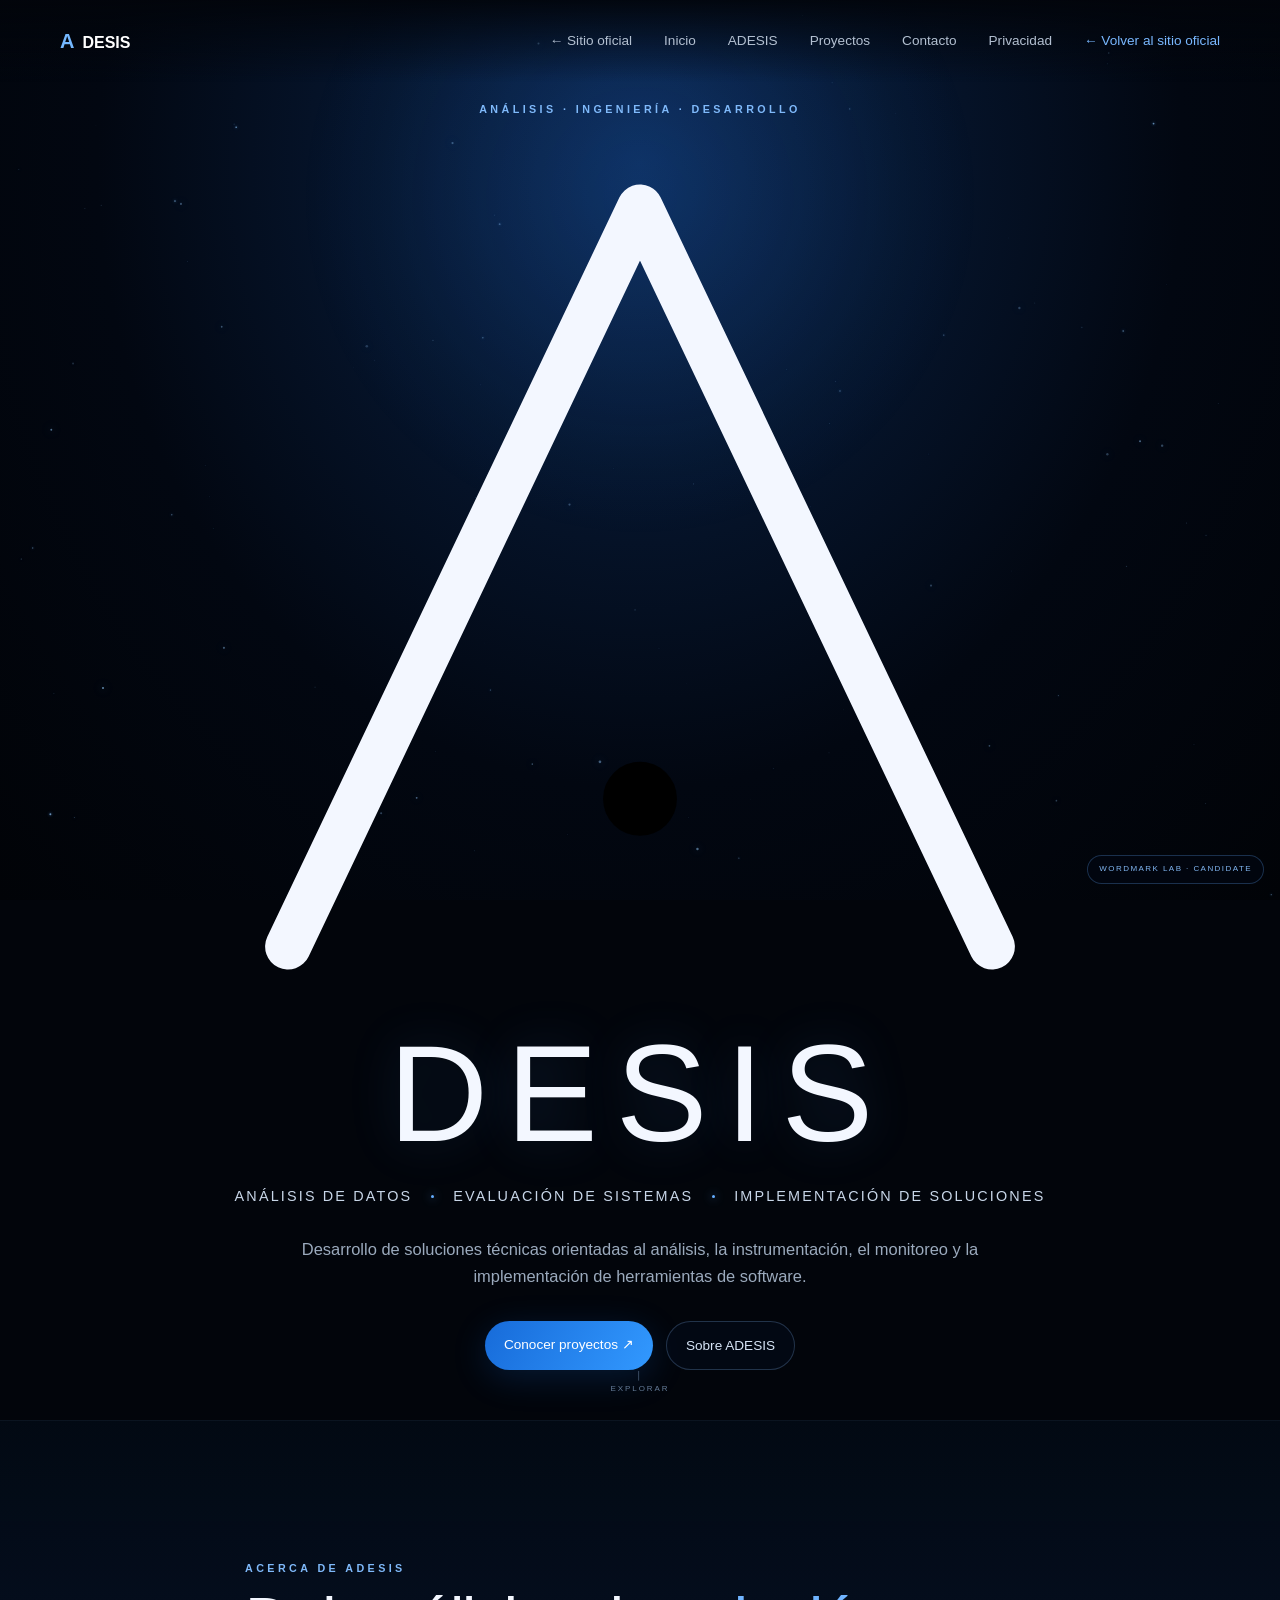
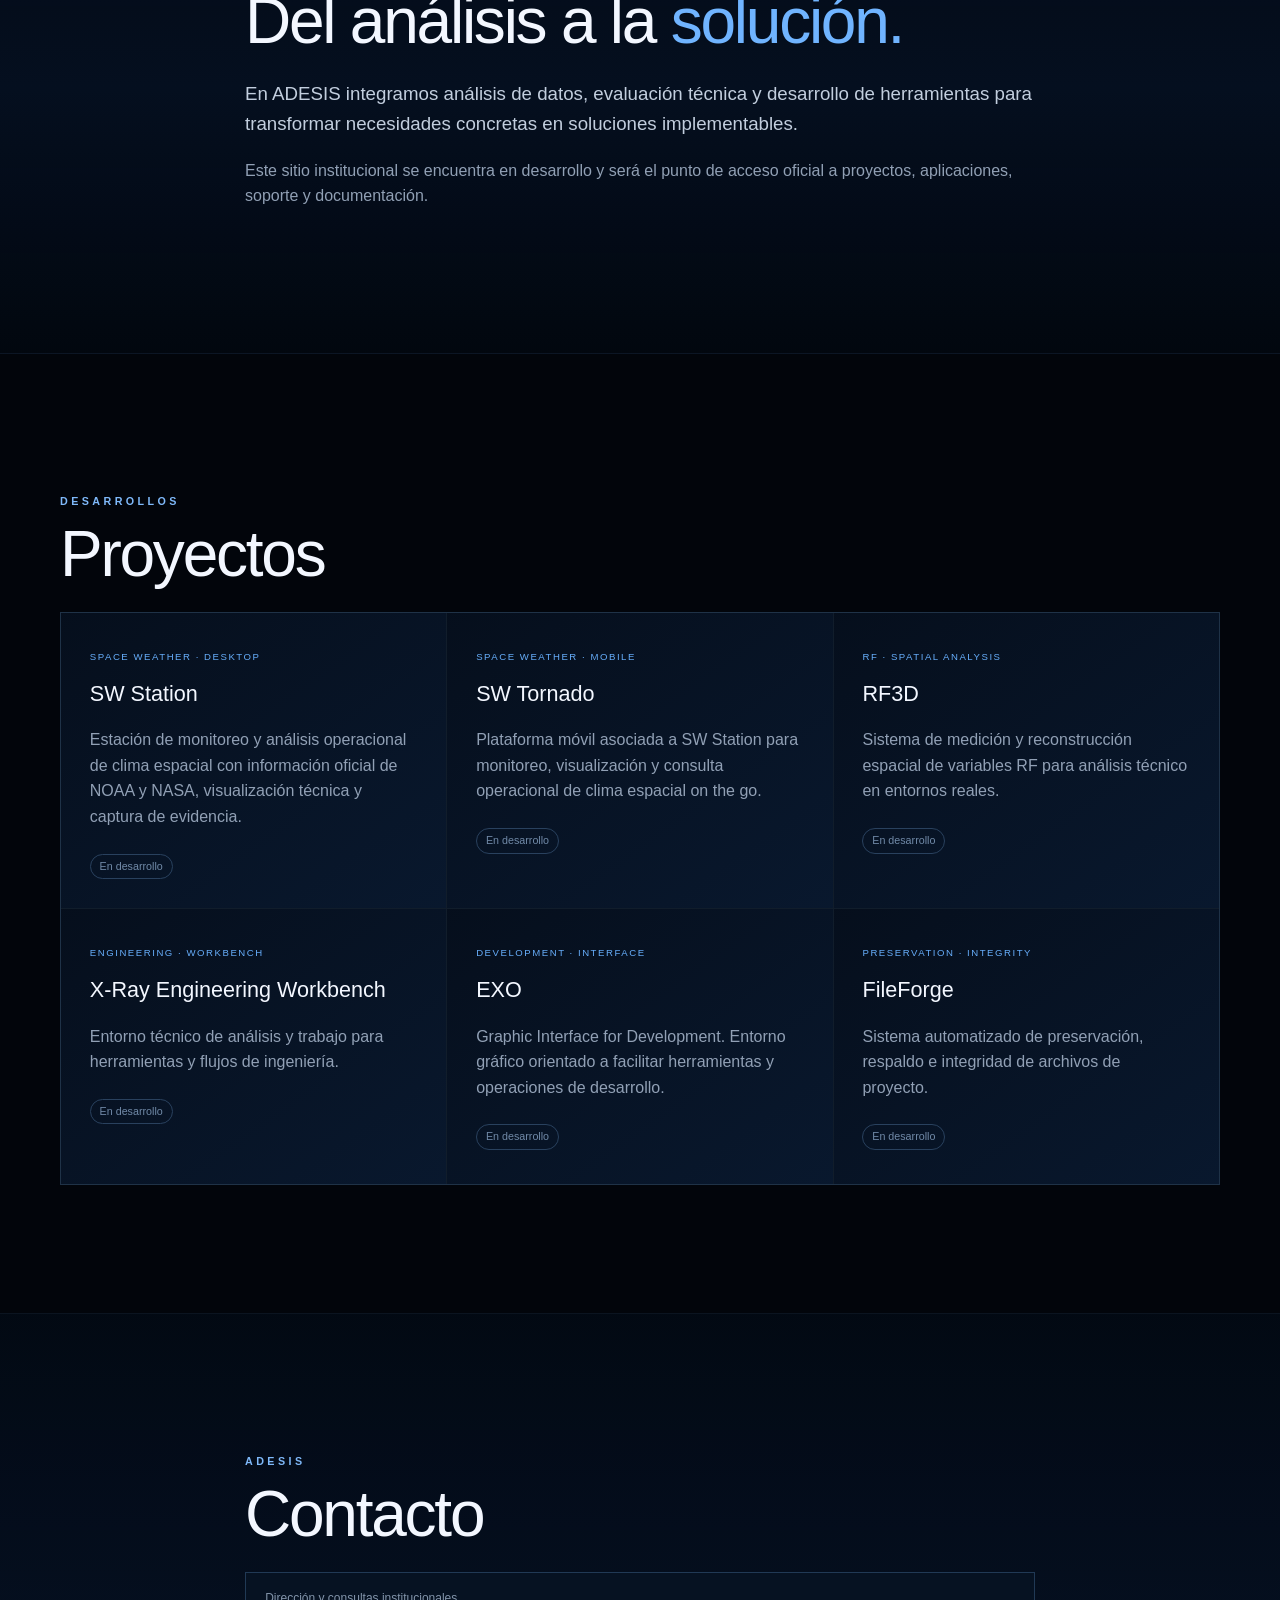
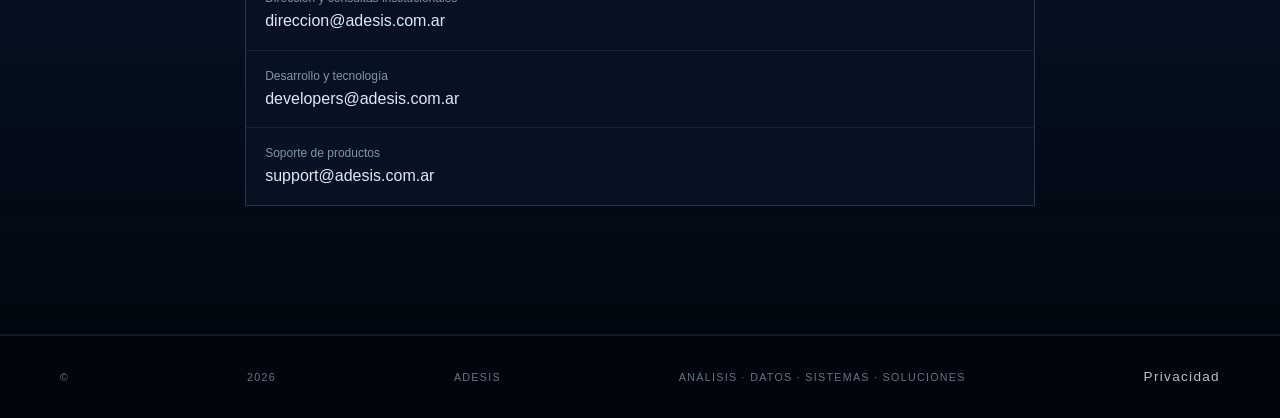
==== commit 9bf25124: "Set Candidate ADESIS signature point to approved 80 percent" ====
--- a/candidate/index.html
+++ b/candidate/index.html
@@ -1,4 +1,4 @@
-<!doctype html><html lang="es"><head><meta charset="utf-8"><meta name="viewport" content="width=device-width,initial-scale=1"><meta name="robots" content="noindex,nofollow"><meta name="theme-color" content="#020711"><title>ADESIS · Identity Lab</title><link rel="stylesheet" href="styles.css"><script src="main.js" defer></script></head><body><canvas id="particles" aria-hidden="true"></canvas><div class="glow"></div><div class="candidate">WORDMARK LAB · CANDIDATE</div><header><div class="wrap nav"><a class="brand" href="../" title="Volver al sitio oficial">ADESIS</a><button class="toggle">Menú</button><nav class="primary-nav"><a href="../">← Sitio oficial</a><a href="#inicio">Inicio</a><a href="#estudio">ADESIS</a><a href="#proyectos">Proyectos</a><a href="#contacto">Contacto</a><a href="../privacy.html">Privacidad</a><a class="candidate-exit" href="../">← Volver al sitio oficial</a></nav></div></header><main><section id="inicio" class="hero"><div class="wrap hero-copy reveal"><p class="eyebrow">ANÁLISIS · INGENIERÍA · DESARROLLO</p><h1 class="hero-wordmark hero-wordmark-v01" aria-label="ADESIS"><svg viewBox="0 0 780 150" role="img" aria-hidden="true"><g class="wm-strokes" fill="none" stroke="currentColor" stroke-width="7" stroke-linecap="round" stroke-linejoin="round"><path d="M18 128 L70 22 L122 128"/><path d="M170 22 L170 128 M170 22 H208 C252 22 274 43 274 75 C274 107 252 128 208 128 H170"/><path d="M324 22 H410 M324 22 V128 M324 75 H395 M324 128 H410"/><path d="M548 30 C530 20 510 18 492 24 C474 30 464 42 464 55 C464 71 478 78 507 84 C539 90 552 100 552 113 C552 126 537 133 515 133 C493 133 474 128 460 118"/><path d="M604 22 V128"/><path d="M752 30 C734 20 714 18 696 24 C678 30 668 42 668 55 C668 71 682 78 711 84 C743 90 756 100 756 113 C756 126 741 133 719 133 C697 133 678 128 664 118"/></g><circle class="wm-dot" cx="70" cy="92.7" r="4.2"/><g class="wm-cuts"><rect x="167" y="68" width="10" height="13" rx="4"/><rect x="390" y="71" width="14" height="8" rx="4"/><rect x="600" y="67" width="8" height="14" rx="4"/></g></svg></h1><p class="tagline">Análisis de Datos <i></i> Evaluación de Sistemas <i></i> Implementación de Soluciones</p><p class="lead">Desarrollo de soluciones técnicas orientadas al análisis, la instrumentación, el monitoreo y la implementación de herramientas de software.</p><div class="actions"><a class="btn primary" href="#proyectos">Conocer proyectos ↗</a><a class="btn ghost" href="#estudio">Sobre ADESIS</a></div></div><div class="scroll">│<br>EXPLORAR</div></section><section id="estudio" class="section band"><div class="wrap narrow reveal"><p class="eyebrow">ACERCA DE ADESIS</p><h2>Del análisis a la <em>solución.</em></h2><p class="big">En ADESIS integramos análisis de datos, evaluación técnica y desarrollo de herramientas para transformar necesidades concretas en soluciones implementables.</p><p class="muted">Este sitio institucional se encuentra en desarrollo y será el punto de acceso oficial a proyectos, aplicaciones, soporte y documentación.</p></div></section><section id="proyectos" class="section"><div class="wrap"><p class="eyebrow reveal">DESARROLLOS</p><h2 class="reveal">Proyectos</h2><div class="cards">
+<!doctype html><html lang="es"><head><meta charset="utf-8"><meta name="viewport" content="width=device-width,initial-scale=1"><meta name="robots" content="noindex,nofollow"><meta name="theme-color" content="#020711"><title>ADESIS · Identity Lab</title><link rel="stylesheet" href="styles.css"><script src="main.js" defer></script></head><body><canvas id="particles" aria-hidden="true"></canvas><div class="glow"></div><div class="candidate">WORDMARK LAB · CANDIDATE</div><header><div class="wrap nav"><a class="brand" href="../" title="Volver al sitio oficial">ADESIS</a><button class="toggle">Menú</button><nav class="primary-nav"><a href="../">← Sitio oficial</a><a href="#inicio">Inicio</a><a href="#estudio">ADESIS</a><a href="#proyectos">Proyectos</a><a href="#contacto">Contacto</a><a href="../privacy.html">Privacidad</a><a class="candidate-exit" href="../">← Volver al sitio oficial</a></nav></div></header><main><section id="inicio" class="hero"><div class="wrap hero-copy reveal"><p class="eyebrow">ANÁLISIS · INGENIERÍA · DESARROLLO</p><h1 class="hero-wordmark hero-wordmark-v12" aria-label="ADESIS"><span class="brand-a" aria-hidden="true"><svg viewBox="0 0 100 100"><path d="M10 92L50 8L90 92" fill="none" stroke="currentColor" stroke-width="5.2" stroke-linecap="round" stroke-linejoin="round"/><circle cx="50" cy="75.2" r="4.2" class="brand-a-dot"/></svg></span><span class="brand-rest">DESIS</span></h1><p class="tagline">Análisis de Datos <i></i> Evaluación de Sistemas <i></i> Implementación de Soluciones</p><p class="lead">Desarrollo de soluciones técnicas orientadas al análisis, la instrumentación, el monitoreo y la implementación de herramientas de software.</p><div class="actions"><a class="btn primary" href="#proyectos">Conocer proyectos ↗</a><a class="btn ghost" href="#estudio">Sobre ADESIS</a></div></div><div class="scroll">│<br>EXPLORAR</div></section><section id="estudio" class="section band"><div class="wrap narrow reveal"><p class="eyebrow">ACERCA DE ADESIS</p><h2>Del análisis a la <em>solución.</em></h2><p class="big">En ADESIS integramos análisis de datos, evaluación técnica y desarrollo de herramientas para transformar necesidades concretas en soluciones implementables.</p><p class="muted">Este sitio institucional se encuentra en desarrollo y será el punto de acceso oficial a proyectos, aplicaciones, soporte y documentación.</p></div></section><section id="proyectos" class="section"><div class="wrap"><p class="eyebrow reveal">DESARROLLOS</p><h2 class="reveal">Proyectos</h2><div class="cards">
 <article class="card reveal"><small>SPACE WEATHER · DESKTOP</small><h3>SW Station</h3><p>Estación de monitoreo y análisis operacional de clima espacial con información oficial de NOAA y NASA, visualización técnica y captura de evidencia.</p><span>En desarrollo</span></article>
 <article class="card reveal"><small>SPACE WEATHER · MOBILE</small><h3>SW Tornado</h3><p>Plataforma móvil asociada a SW Station para monitoreo, visualización y consulta operacional de clima espacial on the go.</p><span>En desarrollo</span></article>
 <article class="card reveal"><small>RF · SPATIAL ANALYSIS</small><h3>RF3D</h3><p>Sistema de medición y reconstrucción espacial de variables RF para análisis técnico en entornos reales.</p><span>En desarrollo</span></article>
--- a/candidate/styles.css
+++ b/candidate/styles.css
@@ -1 +1 @@
-:root{--bg:#02050b;--text:#f3f7ff;--muted:#91a0b5;--accent:#61adff;--line:#79b7ff22;--max:1160px}*{box-sizing:border-box}html{scroll-behavior:smooth}body{margin:0;background:#02050b;color:var(--text);font-family:"Roboto Flex","Helvetica Neue",Arial,sans-serif;line-height:1.6;overflow-x:hidden}body:before{content:"";position:fixed;inset:0;z-index:-3;background:radial-gradient(ellipse at 50% 18%,#0b2854 0,#06162f 28%,#020711 60%,#010307 100%)}#particles{position:fixed;inset:0;width:100%;height:100%;z-index:-1;pointer-events:none}.glow{position:fixed;z-index:-2;inset:-20%;pointer-events:none;background:radial-gradient(circle at 50% 30%,#2e8cff20,transparent 27%);animation:breathe 11s ease-in-out infinite alternate}.wrap{width:min(calc(100% - 2.5rem),var(--max));margin:auto}.narrow{max-width:790px}.candidate{position:fixed;z-index:50;right:16px;bottom:16px;padding:7px 11px;border:1px solid #60a9ff42;border-radius:999px;background:#020711cc;backdrop-filter:blur(12px);font-size:8px;letter-spacing:.18em;color:#80b5f0}header{position:fixed;z-index:30;inset:0 0 auto;background:linear-gradient(#02050bee,#02050b00)}.nav{height:82px;display:flex;align-items:center;justify-content:space-between}.brand{color:#fff;text-decoration:none;font-weight:650;letter-spacing:.18em}.brand:before{content:"A";color:#74b8ff;margin-right:8px}.brand{font-size:0}.brand:after{content:"DESIS";font-size:1rem}.brand:before{font-size:1.25rem}nav{display:flex;gap:2rem}nav a,footer a{color:#b3c0d1;text-decoration:none;font-size:.85rem;transition:.3s}nav a:hover{color:#fff;text-shadow:0 0 18px #65adff}.toggle{display:none}.hero{min-height:100svh;display:grid;place-items:center;position:relative;padding:90px 0 50px}.hero-copy{text-align:center;max-width:880px}.eyebrow{letter-spacing:.32em;color:#7fb9fa;font-size:.67rem;font-weight:650}h1{font-weight:300;letter-spacing:.13em;font-size:clamp(4rem,11vw,8.6rem);line-height:.9;margin:1.2rem 0 1.8rem;text-shadow:0 0 50px #57a7ff2b}.tagline{letter-spacing:.15em;text-transform:uppercase;font-size:clamp(.65rem,1.4vw,.9rem);color:#c8d6e8}.tagline i:after{content:"";display:inline-block;width:3px;height:3px;border-radius:50%;background:#65adff;margin:0 .8rem;vertical-align:middle;box-shadow:0 0 10px #65adff}.lead{max-width:680px;margin:1.8rem auto;color:#9baabd;font-size:1.03rem}.actions{display:flex;justify-content:center;gap:.8rem;margin-top:2rem}.btn{padding:.8rem 1.2rem;border-radius:999px;text-decoration:none;font-size:.85rem;transition:.35s}.primary{background:linear-gradient(120deg,#176bd9,#3299ff);color:#fff;box-shadow:0 8px 35px #1d7cf22e}.primary:hover{transform:translateY(-2px);box-shadow:0 12px 42px #1d7cf257}.ghost{border:1px solid #81b6f13f;color:#d6e4f6;background:#05112459}.scroll{position:absolute;bottom:25px;left:50%;transform:translateX(-50%);text-align:center;color:#647b97;font-size:8px;letter-spacing:.24em}.section{padding:clamp(5.5rem,10vw,9rem) 0}.band{background:linear-gradient(180deg,#040d1b8f,#07152aab,#0309138f);border-block:1px solid #72a9e714}h2{font-size:clamp(2.2rem,5vw,4.1rem);font-weight:380;letter-spacing:-.035em;line-height:1.05;margin:.6rem 0 1.5rem}h2 em{font-style:normal;color:#70b4ff}.big{font-size:1.17rem;color:#c2cede}.muted,.card p{color:var(--muted)}.cards{display:grid;grid-template-columns:repeat(3,1fr);gap:1px;background:var(--line);border:1px solid var(--line)}.card{position:relative;min-height:275px;padding:1.8rem;background:linear-gradient(145deg,#050e1cf2,#08182fe6);transition:.4s;overflow:hidden}.card:before{content:"";position:absolute;inset:0;background:radial-gradient(circle at 50% 0,#3f99ff1f,transparent 52%);opacity:0;transition:.4s}.card:hover{transform:translateY(-3px);z-index:2;box-shadow:0 18px 60px #0008}.card:hover:before{opacity:1}.card small{color:#67aefb;font-size:.6rem;letter-spacing:.16em}.card h3{font-size:1.35rem;font-weight:480;margin:.6rem 0}.card span{display:inline-block;margin-top:.5rem;padding:.2rem .55rem;border:1px solid #29415e;border-radius:999px;color:#718aa8;font-size:.67rem}.contacts{display:grid;gap:1px;background:var(--line);border:1px solid var(--line)}.contacts a{display:flex;flex-direction:column;padding:1rem 1.2rem;background:#051020e6;color:#8294aa;text-decoration:none;font-size:.75rem;transition:.3s}.contacts a:hover{background:#0b2343cc}.contacts strong{color:#dce9f8;font-size:1rem;font-weight:480}footer{border-top:1px solid var(--line);color:#64758c;font-size:.67rem;letter-spacing:.12em}.foot{min-height:82px;display:flex;justify-content:space-between;align-items:center}.reveal{opacity:0;transform:translateY(18px);transition:opacity .9s ease,transform .9s cubic-bezier(.2,.7,.2,1)}.reveal.visible{opacity:1;transform:none}@keyframes breathe{from{opacity:.6;transform:scale(.96)}to{opacity:1;transform:scale(1.04)}}@media(max-width:760px){.wrap{width:min(calc(100% - 1.5rem),var(--max))}.toggle{display:block;background:#071326aa;color:#d9e8f8;border:1px solid #29415e;border-radius:999px;padding:.45rem .8rem}nav{display:none;position:absolute;top:70px;left:.75rem;right:.75rem;flex-direction:column;padding:1rem;background:#050d1af2;border:1px solid var(--line);backdrop-filter:blur(18px)}nav.open{display:flex}h1{font-size:clamp(3.4rem,18vw,5.5rem);letter-spacing:.07em}.tagline{line-height:2}.actions{flex-direction:column;align-items:center}.cards{grid-template-columns:1fr}.card{min-height:220px}.foot{padding:1.2rem 0;min-height:0;flex-direction:column;align-items:flex-start;gap:.5rem}.candidate{right:9px;bottom:9px;font-size:7px}}@media(prefers-reduced-motion:reduce){html{scroll-behavior:auto}.glow{animation:none}.reveal{opacity:1;transform:none;transition:none}}.hero-wordmark-v01{display:block;width:min(92vw,780px);margin:1.2rem auto 1.8rem;line-height:1;color:#f3f7ff;text-shadow:none}.hero-wordmark-v01 svg{display:block;width:100%;height:auto;overflow:visible;filter:drop-shadow(0 0 20px rgba(87,167,255,.10))}.hero-wordmark-v01 .wm-dot{fill:#348cff;filter:drop-shadow(0 0 5px rgba(52,140,255,.75))}.hero-wordmark-v01 .wm-cuts{fill:#08204a}@media(max-width:760px){.hero-wordmark-v01{width:min(91vw,650px);margin:1.4rem auto 1.8rem}.hero-wordmark-v01 .wm-strokes{stroke-width:7.4}}+:root{--bg:#02050b;--text:#f3f7ff;--muted:#91a0b5;--accent:#61adff;--line:#79b7ff22;--max:1160px}*{box-sizing:border-box}html{scroll-behavior:smooth}body{margin:0;background:#02050b;color:var(--text);font-family:"Roboto Flex","Helvetica Neue",Arial,sans-serif;line-height:1.6;overflow-x:hidden}body:before{content:"";position:fixed;inset:0;z-index:-3;background:radial-gradient(ellipse at 50% 18%,#0b2854 0,#06162f 28%,#020711 60%,#010307 100%)}#particles{position:fixed;inset:0;width:100%;height:100%;z-index:-1;pointer-events:none}.glow{position:fixed;z-index:-2;inset:-20%;pointer-events:none;background:radial-gradient(circle at 50% 30%,#2e8cff20,transparent 27%);animation:breathe 11s ease-in-out infinite alternate}.wrap{width:min(calc(100% - 2.5rem),var(--max));margin:auto}.narrow{max-width:790px}.candidate{position:fixed;z-index:50;right:16px;bottom:16px;padding:7px 11px;border:1px solid #60a9ff42;border-radius:999px;background:#020711cc;backdrop-filter:blur(12px);font-size:8px;letter-spacing:.18em;color:#80b5f0}header{position:fixed;z-index:30;inset:0 0 auto;background:linear-gradient(#02050bee,#02050b00)}.nav{height:82px;display:flex;align-items:center;justify-content:space-between}.brand{color:#fff;text-decoration:none;font-weight:650;letter-spacing:.18em}.brand:before{content:"A";color:#74b8ff;margin-right:8px}.brand{font-size:0}.brand:after{content:"DESIS";font-size:1rem}.brand:before{font-size:1.25rem}nav{display:flex;gap:2rem}nav a,footer a{color:#b3c0d1;text-decoration:none;font-size:.85rem;transition:.3s}nav a:hover{color:#fff;text-shadow:0 0 18px #65adff}.toggle{display:none}.hero{min-height:100svh;display:grid;place-items:center;position:relative;padding:90px 0 50px}.hero-copy{text-align:center;max-width:880px}.eyebrow{letter-spacing:.32em;color:#7fb9fa;font-size:.67rem;font-weight:650}h1{font-weight:300;letter-spacing:.13em;font-size:clamp(4rem,11vw,8.6rem);line-height:.9;margin:1.2rem 0 1.8rem;text-shadow:0 0 50px #57a7ff2b}.tagline{letter-spacing:.15em;text-transform:uppercase;font-size:clamp(.65rem,1.4vw,.9rem);color:#c8d6e8}.tagline i:after{content:"";display:inline-block;width:3px;height:3px;border-radius:50%;background:#65adff;margin:0 .8rem;vertical-align:middle;box-shadow:0 0 10px #65adff}.lead{max-width:680px;margin:1.8rem auto;color:#9baabd;font-size:1.03rem}.actions{display:flex;justify-content:center;gap:.8rem;margin-top:2rem}.btn{padding:.8rem 1.2rem;border-radius:999px;text-decoration:none;font-size:.85rem;transition:.35s}.primary{background:linear-gradient(120deg,#176bd9,#3299ff);color:#fff;box-shadow:0 8px 35px #1d7cf22e}.primary:hover{transform:translateY(-2px);box-shadow:0 12px 42px #1d7cf257}.ghost{border:1px solid #81b6f13f;color:#d6e4f6;background:#05112459}.scroll{position:absolute;bottom:25px;left:50%;transform:translateX(-50%);text-align:center;color:#647b97;font-size:8px;letter-spacing:.24em}.section{padding:clamp(5.5rem,10vw,9rem) 0}.band{background:linear-gradient(180deg,#040d1b8f,#07152aab,#0309138f);border-block:1px solid #72a9e714}h2{font-size:clamp(2.2rem,5vw,4.1rem);font-weight:380;letter-spacing:-.035em;line-height:1.05;margin:.6rem 0 1.5rem}h2 em{font-style:normal;color:#70b4ff}.big{font-size:1.17rem;color:#c2cede}.muted,.card p{color:var(--muted)}.cards{display:grid;grid-template-columns:repeat(3,1fr);gap:1px;background:var(--line);border:1px solid var(--line)}.card{position:relative;min-height:275px;padding:1.8rem;background:linear-gradient(145deg,#050e1cf2,#08182fe6);transition:.4s;overflow:hidden}.card:before{content:"";position:absolute;inset:0;background:radial-gradient(circle at 50% 0,#3f99ff1f,transparent 52%);opacity:0;transition:.4s}.card:hover{transform:translateY(-3px);z-index:2;box-shadow:0 18px 60px #0008}.card:hover:before{opacity:1}.card small{color:#67aefb;font-size:.6rem;letter-spacing:.16em}.card h3{font-size:1.35rem;font-weight:480;margin:.6rem 0}.card span{display:inline-block;margin-top:.5rem;padding:.2rem .55rem;border:1px solid #29415e;border-radius:999px;color:#718aa8;font-size:.67rem}.contacts{display:grid;gap:1px;background:var(--line);border:1px solid var(--line)}.contacts a{display:flex;flex-direction:column;padding:1rem 1.2rem;background:#051020e6;color:#8294aa;text-decoration:none;font-size:.75rem;transition:.3s}.contacts a:hover{background:#0b2343cc}.contacts strong{color:#dce9f8;font-size:1rem;font-weight:480}footer{border-top:1px solid var(--line);color:#64758c;font-size:.67rem;letter-spacing:.12em}.foot{min-height:82px;display:flex;justify-content:space-between;align-items:center}.reveal{opacity:0;transform:translateY(18px);transition:opacity .9s ease,transform .9s cubic-bezier(.2,.7,.2,1)}.reveal.visible{opacity:1;transform:none}@keyframes breathe{from{opacity:.6;transform:scale(.96)}to{opacity:1;transform:scale(1.04)}}@media(max-width:760px){.wrap{width:min(calc(100% - 1.5rem),var(--max))}.toggle{display:block;background:#071326aa;color:#d9e8f8;border:1px solid #29415e;border-radius:999px;padding:.45rem .8rem}nav{display:none;position:absolute;top:70px;left:.75rem;right:.75rem;flex-direction:column;padding:1rem;background:#050d1af2;border:1px solid var(--line);backdrop-filter:blur(18px)}nav.open{display:flex}h1{font-size:clamp(3.4rem,18vw,5.5rem);letter-spacing:.07em}.tagline{line-height:2}.actions{flex-direction:column;align-items:center}.cards{grid-template-columns:1fr}.card{min-height:220px}.foot{padding:1.2rem 0;min-height:0;flex-direction:column;align-items:flex-start;gap:.5rem}.candidate{right:9px;bottom:9px;font-size:7px}}@media(prefers-reduced-motion:reduce){html{scroll-behavior:auto}.glow{animation:none}.reveal{opacity:1;transform:none;transition:none}}.hero-wordmark-v01{display:block;width:min(92vw,780px);margin:1.2rem auto 1.8rem;line-height:1;color:#f3f7ff;text-shadow:none}.hero-wordmark-v01 svg{display:block;width:100%;height:auto;overflow:visible;filter:drop-shadow(0 0 20px rgba(87,167,255,.10))}.hero-wordmark-v01 .wm-dot{fill:#348cff;filter:drop-shadow(0 0 5px rgba(52,140,255,.75))}.hero-wordmark-v01 .wm-cuts{fill:#08204a}@media(max-width:760px){.hero-wordmark-v01{width:min(91vw,650px);margin:1.4rem auto 1.8rem}.hero-wordmark-v01 .wm-strokes{stroke-width:7.4}}.candidate-exit{color:#79b8ff!important;border-top:1px solid rgba(121,183,255,.14);padding-top:.55rem}@media(min-width:761px){.candidate-exit{border-top:0;padding-top:0}}
